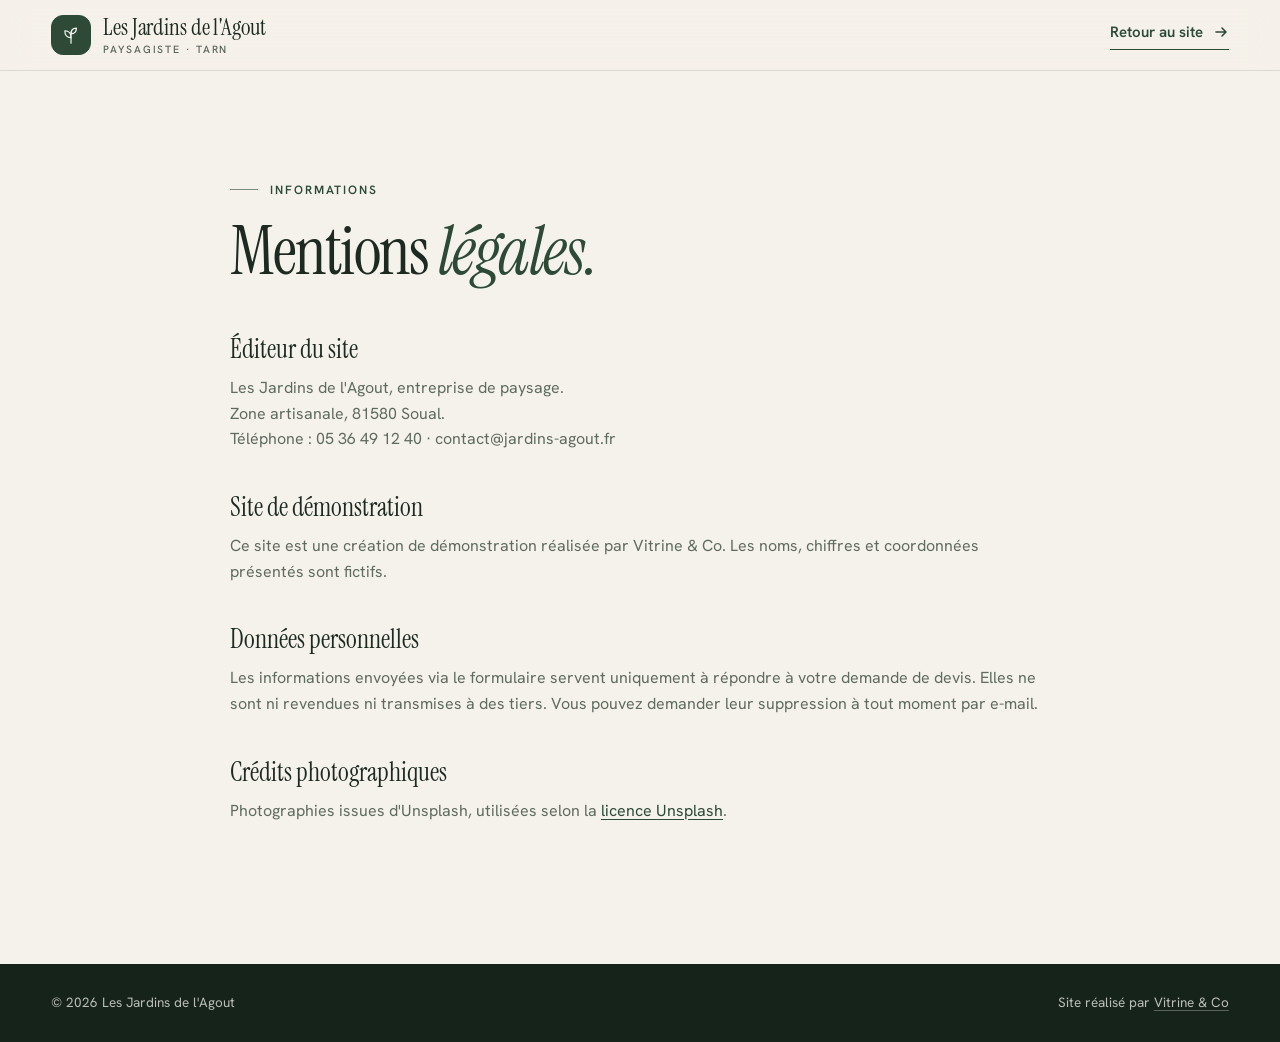
==== mentions-legales.html @ 599c6d2f "Mise en ligne du site" ====
<!doctype html>
<html lang="fr">
<head>
  <meta charset="utf-8">
  <meta name="viewport" content="width=device-width, initial-scale=1, viewport-fit=cover">
  <title>Mentions légales · Les Jardins de l'Agout</title>
  <meta name="robots" content="noindex">
  <meta name="theme-color" content="#F5F2EB">
  <link rel="icon" href="data:image/svg+xml,%3Csvg xmlns='http://www.w3.org/2000/svg' viewBox='0 0 32 32'%3E%3Crect width='32' height='32' rx='8' fill='%232C4A36'/%3E%3Cg fill='none' stroke='%23F5F2EB' stroke-width='1.8' stroke-linecap='round' stroke-linejoin='round'%3E%3Cpath d='M16 26V12'/%3E%3Cpath d='M16 19c-5.5 0-8-3.5-8-9 5.5 0 8 3.5 8 9Z'/%3E%3Cpath d='M16 14c4.5 0 7-2.8 7-7.5-4.5 0-7 2.8-7 7.5Z'/%3E%3C/g%3E%3C/svg%3E">
  <link rel="preconnect" href="https://fonts.googleapis.com">
  <link rel="preconnect" href="https://fonts.gstatic.com" crossorigin>
  <link href="https://fonts.googleapis.com/css2?family=Instrument+Serif:ital@0;1&family=Hanken+Grotesk:wght@400;500;600&display=swap" rel="stylesheet">
  <link rel="stylesheet" href="css/style.css">
</head>
<body>

<header class="nav nav--static" data-state="scrolled">
  <div class="container nav__bar">
    <a class="brand" href="index.html" aria-label="Les Jardins de l'Agout, accueil">
      <svg class="brand__mark" viewBox="0 0 32 32" aria-hidden="true">
        <g fill="none" stroke="currentColor" stroke-width="1.6" stroke-linecap="round" stroke-linejoin="round">
          <path d="M16 27V12"/>
          <path d="M16 19.5c-5.6 0-8.2-3.6-8.2-9.2 5.6 0 8.2 3.6 8.2 9.2Z"/>
          <path d="M16 14.5c4.6 0 7.2-2.9 7.2-7.7-4.6 0-7.2 2.9-7.2 7.7Z"/>
        </g>
      </svg>
      <span class="brand__text">
        <span class="brand__name">Les Jardins de l'Agout</span>
        <span class="brand__tag">Paysagiste · Tarn</span>
      </span>
    </a>
    <span></span>
    <a class="link-arrow nav__back" href="index.html">Retour au site
      <svg viewBox="0 0 16 16" aria-hidden="true"><path d="M3 8h10M9 4l4 4-4 4" fill="none" stroke="currentColor" stroke-width="1.6" stroke-linecap="round" stroke-linejoin="round"/></svg>
    </a>
  </div>
</header>

<main class="section legal">
  <div class="container">
    <p class="eyebrow">Informations</p>
    <h1 class="h2">Mentions <em>légales.</em></h1>

    <div class="legal__body">
      <h2>Éditeur du site</h2>
      <p>Les Jardins de l'Agout, entreprise de paysage.<br>Zone artisanale, 81580 Soual.<br>Téléphone : 05 36 49 12 40 · contact@jardins-agout.fr</p>

      <h2>Site de démonstration</h2>
      <p>Ce site est une création de démonstration réalisée par Vitrine &amp; Co. Les noms, chiffres et coordonnées présentés sont fictifs.</p>

      <h2>Données personnelles</h2>
      <p>Les informations envoyées via le formulaire servent uniquement à répondre à votre demande de devis. Elles ne sont ni revendues ni transmises à des tiers. Vous pouvez demander leur suppression à tout moment par e-mail.</p>

      <h2>Crédits photographiques</h2>
      <p>Photographies issues d'Unsplash, utilisées selon la <a href="https://unsplash.com/license">licence Unsplash</a>.</p>
    </div>
  </div>
</main>

<footer class="footer footer--slim">
  <div class="container">
    <div class="footer__bottom">
      <p>© <span data-year>2026</span> Les Jardins de l'Agout</p>
      <p>Site réalisé par <a href="#">Vitrine &amp; Co</a></p>
    </div>
  </div>
</footer>

<script src="js/main.js" defer></script>
</body>
</html>
---- css/style.css ----
/* =============================================================
   Les Jardins de l'Agout · Refonte
   Direction : "jardin de pierre et de lin"
   ============================================================= */

/* ---------- 1. Tokens ---------- */
:root {
  /* Palette */
  --c-bg:       #F5F2EB;   /* lin : fond principal          */
  --c-surface:  #ECE6DA;   /* pierre claire : blocs, cartes  */
  --c-ink:      #1C2A21;   /* vert-noir : texte              */
  --c-muted:    #5F6B60;   /* texte secondaire               */
  --c-forest:   #2C4A36;   /* vert forêt : couleur maîtresse */
  --c-forest-2: #223B2B;   /* vert forêt profond (hover)     */
  --c-sage:     #A9B59A;   /* sauge : détails, filets        */
  --c-clay:     #B8693F;   /* terre cuite : accent rare      */
  --c-light:    #FBF9F4;   /* blanc cassé sur fond sombre    */
  --c-line:     rgba(28, 42, 33, .12);

  /* Typo */
  --f-display: "Instrument Serif", "Times New Roman", serif;
  --f-text:    "Hanken Grotesk", system-ui, -apple-system, sans-serif;

  /* Espacements & rayons */
  --gutter: clamp(20px, 4vw, 56px);
  --max:    1320px;
  --r-sm:   10px;
  --r-md:   18px;
  --r-pill: 999px;

  /* Mouvement */
  --ease:     cubic-bezier(.22, .8, .24, 1);
  --ease-io:  cubic-bezier(.65, 0, .25, 1);

  /* Navbar */
  --nav-h: 88px;
  --nav-h-scrolled: 70px;
}

/* ---------- 2. Base ---------- */
*, *::before, *::after { box-sizing: border-box; }
html { -webkit-text-size-adjust: 100%; scroll-behavior: smooth; scroll-padding-top: var(--nav-h-scrolled); }
body {
  margin: 0;
  background: var(--c-bg);
  color: var(--c-ink);
  font: 400 16px/1.6 var(--f-text);
  -webkit-font-smoothing: antialiased;
  text-rendering: optimizeLegibility;
}
img, svg { display: block; max-width: 100%; }
a { color: inherit; text-decoration: none; }
button { font: inherit; color: inherit; background: none; border: 0; padding: 0; cursor: pointer; }
:focus-visible { outline: 2px solid var(--c-clay); outline-offset: 3px; border-radius: 4px; }
::selection { background: var(--c-forest); color: var(--c-light); }

.container { width: 100%; max-width: calc(var(--max) + var(--gutter) * 2); margin-inline: auto; padding-inline: var(--gutter); }

.skip-link {
  position: fixed; top: 12px; left: 12px; z-index: 200;
  padding: 10px 16px; border-radius: var(--r-pill);
  background: var(--c-forest); color: var(--c-light); font-weight: 500;
  transform: translateY(-160%); transition: transform .3s var(--ease);
}
.skip-link:focus { transform: none; }

/* ---------- 3. Boutons ---------- */
.btn {
  display: inline-flex; align-items: center; justify-content: center; gap: 10px;
  height: 46px; padding: 0 22px;
  border-radius: var(--r-pill);
  font: 500 15px/1 var(--f-text); letter-spacing: .005em; white-space: nowrap;
  background: var(--c-forest); color: var(--c-light);
  transition: background-color .35s var(--ease), color .35s var(--ease), transform .35s var(--ease), box-shadow .35s var(--ease);
}
.btn:hover { background: var(--c-forest-2); }
.btn:active { transform: scale(.97); }
.btn__arrow { width: 16px; height: 16px; flex: none; transition: transform .35s var(--ease); }
.btn:hover .btn__arrow { transform: translateX(3px); }

.btn--light { background: var(--c-light); color: var(--c-forest); }
.btn--light:hover { background: #fff; }
.btn--block { width: 100%; height: 56px; font-size: 16px; }


/* =============================================================
   SECTION 1 · NAVBAR
   ============================================================= */
.nav {
  position: fixed; inset: 0 0 auto; z-index: 100;
  color: var(--c-light);
  transition: transform .5s var(--ease), color .4s var(--ease);
}

/* Fond : voile dégradé en haut de page, verre dépoli au défilement */
.nav::before {
  content: ""; position: absolute; inset: 0 0 -120% 0; z-index: -1; pointer-events: none;
  background: linear-gradient(to bottom, rgba(12, 20, 15, .66) 0%, rgba(12, 20, 15, .38) 40%, rgba(12, 20, 15, 0) 100%);
  transition: opacity .4s var(--ease);
}
.nav[data-state="top"]:not(.is-open) .brand__text,
.nav[data-state="top"]:not(.is-open) .nav__link { text-shadow: 0 1px 14px rgba(0, 0, 0, .35); }
.nav::after {
  content: ""; position: absolute; inset: 0; z-index: -1;
  background: rgba(245, 242, 235, .86);
  -webkit-backdrop-filter: saturate(160%) blur(16px);
          backdrop-filter: saturate(160%) blur(16px);
  box-shadow: 0 1px 0 var(--c-line);
  opacity: 0;
  transition: opacity .4s var(--ease);
}

.nav__bar {
  display: grid; grid-template-columns: 1fr auto 1fr; align-items: center;
  height: var(--nav-h);
  transition: height .45s var(--ease);
}

/* --- Logo --- */
.brand { display: inline-flex; align-items: center; gap: 12px; justify-self: start; }
.brand__mark {
  width: 40px; height: 40px; padding: 7px; flex: none;
  border-radius: 12px;
  border: 1px solid currentColor;
  transition: transform .6s var(--ease), border-color .4s, background-color .4s, color .4s;
}
.brand:hover .brand__mark { transform: rotate(-8deg); }
.brand__text { display: grid; line-height: 1; }
.brand__name { font: 400 23px/1 var(--f-display); letter-spacing: -.005em; }
.brand__tag {
  margin-top: 5px;
  font: 500 10.5px/1 var(--f-text); letter-spacing: .18em; text-transform: uppercase;
  opacity: .72;
}

/* --- Liens --- */
.nav__links { display: flex; align-items: center; gap: clamp(28px, 3.4vw, 48px); }
.nav__link {
  position: relative; padding: 8px 0;
  font: 500 15px/1 var(--f-text); letter-spacing: .01em;
  opacity: .88; transition: opacity .3s;
}
.nav__link::after {
  content: ""; position: absolute; left: 0; right: 0; bottom: 0; height: 1px;
  background: currentColor;
  transform: scaleX(0); transform-origin: right;
  transition: transform .45s var(--ease);
}
.nav__link:hover, .nav__link.is-active { opacity: 1; }
.nav__link:hover::after, .nav__link.is-active::after { transform: scaleX(1); transform-origin: left; }

/* --- Actions --- */
.nav__actions { display: flex; align-items: center; gap: 12px; justify-self: end; }
.btn--nav { height: 44px; padding: 0 20px; background: var(--c-light); color: var(--c-forest); }
.btn--nav:hover { background: #fff; }

/* --- Bouton burger --- */
.nav__toggle {
  display: none; position: relative;
  width: 46px; height: 46px; border-radius: var(--r-pill);
  border: 1px solid color-mix(in srgb, currentColor 35%, transparent);
  transition: border-color .4s, background-color .4s;
}
.nav__toggle-line {
  position: absolute; left: 14px; right: 14px; height: 1.6px; border-radius: 2px;
  background: currentColor;
  transition: transform .5s var(--ease), top .5s var(--ease);
}
.nav__toggle-line:first-child { top: 18px; }
.nav__toggle-line:last-child  { top: 26px; }

/* --- État : défilé (fond clair) --- */
.nav[data-state="scrolled"] { color: var(--c-ink); }
.nav[data-state="scrolled"]::before { opacity: 0; }
.nav[data-state="scrolled"]::after  { opacity: 1; }
.nav[data-state="scrolled"] .nav__bar { height: var(--nav-h-scrolled); }
.nav[data-state="scrolled"] .brand__mark { background: var(--c-forest); border-color: var(--c-forest); color: var(--c-light); }
.nav[data-state="scrolled"] .btn--nav { background: var(--c-forest); color: var(--c-light); }
.nav[data-state="scrolled"] .btn--nav:hover { background: var(--c-forest-2); }

/* Masquée en descendant, réapparaît en remontant */
.nav.is-hidden { transform: translateY(-100%); }

/* --- État : menu ouvert --- */
.nav.is-open { color: var(--c-light); transform: none; }
.nav.is-open::before, .nav.is-open::after { opacity: 0; }
.nav.is-open .brand__mark { background: transparent; border-color: currentColor; color: inherit; }
.nav.is-open .nav__toggle-line:first-child { top: 22px; transform: rotate(45deg); }
.nav.is-open .nav__toggle-line:last-child  { top: 22px; transform: rotate(-45deg); }


/* ---------- Menu mobile ---------- */
.menu {
  position: fixed; inset: 0; z-index: 90;
  display: flex;
  background: var(--c-forest);
  color: var(--c-light);
  clip-path: inset(0 0 100% 0);
  visibility: hidden;
  transition: clip-path .7s var(--ease-io), visibility 0s linear .7s;
}
.menu.is-open {
  clip-path: inset(0 0 0 0);
  visibility: visible;
  transition: clip-path .7s var(--ease-io), visibility 0s;
}
/* Petit motif de feuille en filigrane */
.menu::before {
  content: ""; position: absolute; right: -60px; bottom: 120px;
  width: 340px; height: 340px; opacity: .05; pointer-events: none;
  background: url("data:image/svg+xml,%3Csvg xmlns='http://www.w3.org/2000/svg' viewBox='0 0 32 32'%3E%3Cg fill='none' stroke='%23FBF9F4' stroke-width='.8' stroke-linecap='round'%3E%3Cpath d='M16 27V12'/%3E%3Cpath d='M16 19.5c-5.6 0-8.2-3.6-8.2-9.2 5.6 0 8.2 3.6 8.2 9.2Z'/%3E%3Cpath d='M16 14.5c4.6 0 7.2-2.9 7.2-7.7-4.6 0-7.2 2.9-7.2 7.7Z'/%3E%3C/g%3E%3C/svg%3E") center / contain no-repeat;
}
.menu__inner {
  display: flex; flex-direction: column; justify-content: space-between;
  padding-top: calc(var(--nav-h) + 4vh);
  padding-bottom: max(32px, env(safe-area-inset-bottom));
  min-height: 100%;
}
.menu__links { display: grid; }
.menu__link {
  display: flex; align-items: baseline; gap: 18px;
  padding: 14px 0;
  border-bottom: 1px solid rgba(251, 249, 244, .14);
  font: 400 clamp(42px, 11vw, 64px)/1.05 var(--f-display); letter-spacing: -.015em;
}
.menu__link:first-child { border-top: 1px solid rgba(251, 249, 244, .14); }
.menu__num { font: 500 12px/1 var(--f-text); letter-spacing: .12em; color: var(--c-sage); transform: translateY(-.9em); }
.menu__foot { display: grid; gap: 20px; margin-top: 40px; }
.menu__info { margin: 0; font-size: 14px; line-height: 1.6; color: rgba(251, 249, 244, .66); text-align: center; }

/* Apparition en cascade des liens */
.motion .menu__link, .motion .menu__foot {
  opacity: 0; transform: translateY(24px);
  transition: opacity .4s ease, transform .4s var(--ease);
}
.motion .menu.is-open .menu__link, .motion .menu.is-open .menu__foot {
  opacity: 1; transform: none;
  transition: opacity .7s ease, transform .9s var(--ease);
}
.motion .menu.is-open .menu__link:nth-child(1) { transition-delay: .25s; }
.motion .menu.is-open .menu__link:nth-child(2) { transition-delay: .32s; }
.motion .menu.is-open .menu__link:nth-child(3) { transition-delay: .39s; }
.motion .menu.is-open .menu__link:nth-child(4) { transition-delay: .46s; }
.motion .menu.is-open .menu__foot              { transition-delay: .55s; }

/* Entrée de la navbar au chargement */
.motion .nav { animation: navIn 1s .15s var(--ease) backwards; }
@keyframes navIn { from { opacity: 0; transform: translateY(-24px); } }

/* ---------- Responsive navbar ---------- */
@media (max-width: 960px) {
  :root { --nav-h: 76px; --nav-h-scrolled: 64px; }
  .nav__bar { grid-template-columns: 1fr auto; }
  .nav__links { display: none; }
  .nav__toggle { display: block; }
}
@media (max-width: 560px) {
  .btn--nav { display: none; }
  .brand__mark { width: 36px; height: 36px; padding: 6px; border-radius: 11px; }
  .brand__name { font-size: 21px; }
  .brand__tag { font-size: 10px; letter-spacing: .16em; }
}
@media (min-width: 961px) {
  .menu { display: none; }
}

@media (prefers-reduced-motion: reduce) {
  html { scroll-behavior: auto; }
  *, *::before, *::after { transition-duration: .01ms !important; animation-duration: .01ms !important; }
}


/* =============================================================
   SECTION 2 · HERO
   ============================================================= */
.hero {
  position: relative; isolation: isolate;
  min-height: 100svh;
  display: flex; align-items: flex-end;
  color: var(--c-light);
  overflow: clip;
  background: #18251c;
}
.hero__media { position: absolute; inset: 0; z-index: -1; }
.hero__img { width: 100%; height: 100%; object-fit: cover; object-position: 50% 58%; }
/* Voile : bas sombre pour le texte, gauche légèrement assombrie */
.hero__media::after {
  content: ""; position: absolute; inset: 0;
  background:
    linear-gradient(to top, rgba(12, 20, 15, .86) 0%, rgba(12, 20, 15, .45) 38%, rgba(12, 20, 15, .05) 70%),
    linear-gradient(to right, rgba(12, 20, 15, .45) 0%, rgba(12, 20, 15, 0) 60%);
}

.hero__inner {
  display: grid; grid-template-columns: minmax(0, 1fr) auto; align-items: end; gap: 48px;
  padding-top: calc(var(--nav-h) + 48px);
  padding-bottom: clamp(56px, 9vh, 104px);
}
.hero__content { max-width: 1040px; }

.hero__eyebrow {
  display: inline-flex; align-items: center; gap: 10px;
  margin: 0 0 28px; padding: 8px 16px 8px 12px;
  border: 1px solid rgba(251, 249, 244, .28); border-radius: var(--r-pill);
  background: rgba(251, 249, 244, .08);
  -webkit-backdrop-filter: blur(8px); backdrop-filter: blur(8px);
  font: 500 13px/1 var(--f-text); letter-spacing: .06em;
}
.dot { width: 7px; height: 7px; border-radius: 50%; background: var(--c-sage); box-shadow: 0 0 0 4px rgba(169, 181, 154, .25); }

.hero__title {
  margin: 0;
  font: 400 clamp(54px, 8.2vw, 124px)/.94 var(--f-display);
  letter-spacing: -.025em;
}
.hero__title .line { display: block; overflow: clip; padding-bottom: .08em; margin-bottom: -.08em; }
.hero__title .line > span { display: block; }
.hero__title em { font-style: italic; color: #DDE5D2; }

.hero__lead {
  max-width: 470px; margin: 28px 0 0;
  font-size: clamp(16px, 1.25vw, 18px); line-height: 1.6;
  color: rgba(251, 249, 244, .82);
}
.hero__ctas { display: flex; flex-wrap: wrap; gap: 12px; margin-top: 36px; }

.btn--lg { height: 54px; padding: 0 28px; font-size: 15.5px; }
.btn--ghost {
  background: transparent; color: var(--c-light);
  box-shadow: inset 0 0 0 1px rgba(251, 249, 244, .4);
}
.btn--ghost:hover { background: rgba(251, 249, 244, .1); box-shadow: inset 0 0 0 1px rgba(251, 249, 244, .75); }

/* Chiffres clés */
.hero__facts {
  list-style: none; margin: 0; padding: 0;
  display: grid; gap: 22px; min-width: 200px;
}
.hero__facts li { display: grid; gap: 4px; padding-top: 16px; border-top: 1px solid rgba(251, 249, 244, .25); }
.hero__facts strong { font: 400 38px/1 var(--f-display); letter-spacing: -.01em; }
.hero__facts span { font-size: 13.5px; color: rgba(251, 249, 244, .7); }

/* Indicateur de défilement */
.hero__scroll {
  position: absolute; left: 50%; bottom: 0; translate: -50% 0;
  width: 1px; height: 72px; overflow: hidden;
}
.hero__scroll-line { position: absolute; inset: 0; background: rgba(251, 249, 244, .55); }
.motion .hero__scroll-line { animation: scrollCue 2.4s var(--ease-io) infinite; }
@keyframes scrollCue { 0% { transform: translateY(-100%); } 55%, 100% { transform: translateY(100%); } }

/* Animations d'entrée */
.motion .hero__img { animation: heroZoom 2.6s var(--ease) both; }
@keyframes heroZoom { from { transform: scale(1.12); filter: brightness(.7); } }
.motion .hero__title .line > span { animation: lineUp 1.2s var(--ease) both; }
.motion .hero__title .line:nth-child(1) > span { animation-delay: .35s; }
.motion .hero__title .line:nth-child(2) > span { animation-delay: .48s; }
@keyframes lineUp { from { transform: translateY(105%); } }
.motion .hero__eyebrow, .motion .hero__lead, .motion .hero__ctas, .motion .hero__facts li {
  animation: fadeUp 1s var(--ease) both;
}
.motion .hero__eyebrow { animation-delay: .2s; }
.motion .hero__lead    { animation-delay: .75s; }
.motion .hero__ctas    { animation-delay: .9s; }
.motion .hero__facts li:nth-child(1) { animation-delay: 1s; }
.motion .hero__facts li:nth-child(2) { animation-delay: 1.1s; }
.motion .hero__facts li:nth-child(3) { animation-delay: 1.2s; }
@keyframes fadeUp { from { opacity: 0; transform: translateY(22px); } }

@media (max-width: 960px) {
  .hero__inner { grid-template-columns: 1fr; gap: 40px; }
  .hero__facts { grid-template-columns: repeat(3, 1fr); gap: 16px; min-width: 0; }
  .hero__facts strong { font-size: 30px; }
  .hero__scroll { display: none; }
}
@media (max-width: 560px) {
  .hero__img { object-position: 30% 50%; }
  .hero__media::after {
    background: linear-gradient(to top, rgba(12, 20, 15, .94) 0%, rgba(12, 20, 15, .8) 50%, rgba(12, 20, 15, .55) 70%, rgba(12, 20, 15, .15) 100%);
  }
  .hero__eyebrow { margin-bottom: 22px; font-size: 12px; }
  .hero__lead { margin-top: 20px; }
  .hero__ctas { margin-top: 28px; }
  .hero__ctas .btn { flex: 1 1 100%; }
  .hero__facts { gap: 12px; }
  .hero__facts strong { font-size: 26px; }
  .hero__facts span { font-size: 12px; }
}

/* =============================================================
   ÉLÉMENTS COMMUNS AUX SECTIONS
   ============================================================= */
.section { padding-block: clamp(88px, 11vw, 152px); }

.eyebrow {
  display: inline-flex; align-items: center; gap: 12px;
  margin: 0 0 22px;
  font: 600 12px/1 var(--f-text); letter-spacing: .16em; text-transform: uppercase;
  color: var(--c-forest);
}
.eyebrow::before { content: ""; width: 28px; height: 1px; background: currentColor; opacity: .6; }

.h2 {
  margin: 0;
  font: 400 clamp(40px, 5.2vw, 76px)/1.02 var(--f-display);
  letter-spacing: -.022em;
  text-wrap: balance;
}
.h2 em { font-style: italic; color: var(--c-forest); }

.section-head {
  display: grid; grid-template-columns: minmax(0, 7fr) minmax(0, 4fr); gap: 32px clamp(32px, 6vw, 96px);
  align-items: end;
  margin-bottom: clamp(48px, 6vw, 80px);
}
.section-head__side p { margin: 0 0 20px; max-width: 380px; color: var(--c-muted); font-size: 16.5px; }

.link-arrow {
  display: inline-flex; align-items: center; gap: 10px;
  padding-bottom: 6px;
  font-weight: 600; font-size: 15px; color: var(--c-forest);
  background: linear-gradient(currentColor, currentColor) 0 100% / 100% 1px no-repeat;
  transition: background-size .45s var(--ease);
}
.link-arrow svg { width: 16px; height: 16px; transition: transform .35s var(--ease); }
.link-arrow:hover { background-size: 0 1px; background-position: 100% 100%; }
.link-arrow:hover svg { transform: translateX(4px); }

/* Apparition au défilement */
.motion [data-reveal] {
  opacity: 0; transform: translateY(32px);
  transition: opacity 1s var(--ease), transform 1.1s var(--ease);
  transition-delay: var(--d, 0s);
}
.motion [data-reveal].is-in { opacity: 1; transform: none; }

@media (max-width: 860px) {
  .section-head { grid-template-columns: 1fr; }
}


/* =============================================================
   SECTION 3 · PRESTATIONS
   ============================================================= */
.services {
  list-style: none; margin: 0; padding: 0;
  display: grid; grid-template-columns: repeat(4, minmax(0, 1fr)); gap: clamp(14px, 1.6vw, 24px);
}
.service__link {
  position: relative; isolation: isolate; display: flex; align-items: flex-end;
  aspect-ratio: 3 / 4.25;
  border-radius: var(--r-md); overflow: hidden;
  color: var(--c-light);
  background: var(--c-surface);
}
.service__img {
  position: absolute; inset: 0; z-index: -2;
  width: 100%; height: 100%; object-fit: cover;
  transition: transform 1.2s var(--ease);
}
.service__link::before {
  content: ""; position: absolute; inset: 0; z-index: -1;
  background: linear-gradient(to top, rgba(14, 24, 17, .88) 0%, rgba(14, 24, 17, .35) 45%, rgba(14, 24, 17, 0) 70%);
  transition: opacity .6s var(--ease);
}
.service__body { position: relative; width: 100%; padding: clamp(20px, 2vw, 28px); }
.service__num {
  position: absolute; top: 0; left: clamp(20px, 2vw, 28px);
  transform: translateY(-100%);
  font: 500 12px/1 var(--f-text); letter-spacing: .14em; color: rgba(251, 249, 244, .7);
}
.service__title {
  margin: 0;
  font: 400 clamp(26px, 2.2vw, 32px)/1.08 var(--f-display); letter-spacing: -.01em;
}
.service__text {
  margin: 10px 0 0; font-size: 14.5px; line-height: 1.55; color: rgba(251, 249, 244, .8);
}
.service__badge {
  position: absolute; left: clamp(20px, 2vw, 28px); bottom: 100%; margin-bottom: 30px;
  padding: 7px 12px; border-radius: var(--r-pill);
  background: var(--c-light); color: var(--c-forest);
  font: 600 11.5px/1 var(--f-text); letter-spacing: .02em;
}
/* Survol : la photo respire, une flèche apparaît */
.service__link::after {
  content: ""; position: absolute; top: 18px; right: 18px;
  width: 44px; height: 44px; border-radius: 50%;
  background: var(--c-light) url("data:image/svg+xml,%3Csvg xmlns='http://www.w3.org/2000/svg' viewBox='0 0 16 16'%3E%3Cpath d='M4.5 11.5l7-7M5.5 4.5h6v6' fill='none' stroke='%232C4A36' stroke-width='1.6' stroke-linecap='round' stroke-linejoin='round'/%3E%3C/svg%3E") center / 16px no-repeat;
  opacity: 0; transform: scale(.6) rotate(-45deg);
  transition: opacity .4s var(--ease), transform .5s var(--ease);
}
@media (hover: hover) {
  .service__link:hover .service__img { transform: scale(1.06); }
  .service__link:hover::after { opacity: 1; transform: none; }
}

/* Cascade d'apparition des cartes */
.services .service:nth-child(2) { --d: .08s; }
.services .service:nth-child(3) { --d: .16s; }
.services .service:nth-child(4) { --d: .24s; }

@media (max-width: 1080px) {
  .services { grid-template-columns: repeat(2, minmax(0, 1fr)); }
  .service__link { aspect-ratio: 4 / 4.4; }
}
/* Mobile : carrousel à faire glisser, la carte suivante dépasse */
@media (max-width: 640px) {
  .services {
    display: flex; gap: 12px;
    margin-inline: calc(var(--gutter) * -1); padding-inline: var(--gutter);
    overflow-x: auto; scroll-snap-type: x mandatory; scroll-padding-inline: var(--gutter);
    scrollbar-width: none; overscroll-behavior-x: contain;
  }
  .services::-webkit-scrollbar { display: none; }
  .service { flex: 0 0 80%; scroll-snap-align: start; }
  .service__link { aspect-ratio: 3 / 4; }
  .motion .services [data-reveal] { transform: translateX(40px); }
  .motion .services [data-reveal].is-in { transform: none; }
}

/* Points du carrousel (mobile uniquement) */
.services__dots { display: none; }
@media (max-width: 640px) {
  .services__dots { display: flex; justify-content: center; gap: 4px; margin-top: 18px; }
  .services__dot {
    position: relative; width: 28px; height: 28px; /* zone tactile confortable */
  }
  .services__dot::before {
    content: ""; position: absolute; top: 50%; left: 50%; translate: -50% -50%;
    width: 7px; height: 7px; border-radius: var(--r-pill);
    background: rgba(28, 42, 33, .2);
    transition: width .45s var(--ease), background-color .3s;
  }
  .services__dot[aria-current="true"]::before { width: 22px; background: var(--c-forest); }
}

/* =============================================================
   SECTION 4 · RÉALISATIONS
   ============================================================= */
.section--dark { background: var(--c-forest); color: var(--c-light); }
.section--dark .eyebrow { color: var(--c-sage); }
.section--dark .h2 em { color: #CBD6BD; }
.section--dark .section-head__side p { color: rgba(251, 249, 244, .72); }

.work {
  list-style: none; margin: 0; padding: 0;
  display: grid; grid-template-columns: repeat(12, minmax(0, 1fr));
  grid-template-rows: clamp(360px, 40vw, 580px) clamp(260px, 26vw, 380px);
  gap: clamp(12px, 1.4vw, 20px);
}
.work__item:nth-child(1) { grid-column: span 7; }
.work__item:nth-child(2) { grid-column: span 5; }
.work__item:nth-child(n+3) { grid-column: span 4; }

.work__btn {
  position: relative; display: block; width: 100%; height: 100%;
  border-radius: var(--r-md); overflow: hidden; cursor: zoom-in;
  background: var(--c-forest-2); text-align: left;
}
.work__btn img { width: 100%; height: 100%; object-fit: cover; transition: transform 1.2s var(--ease); }
.work__btn::before {
  content: ""; position: absolute; inset: 0; z-index: 1;
  background: linear-gradient(to top, rgba(12, 22, 15, .7) 0%, rgba(12, 22, 15, 0) 42%);
  transition: opacity .5s var(--ease);
}
/* Icône d'agrandissement au survol */
.work__btn::after {
  content: ""; position: absolute; top: 16px; right: 16px; z-index: 2;
  width: 44px; height: 44px; border-radius: 50%;
  background: rgba(251, 249, 244, .92) url("data:image/svg+xml,%3Csvg xmlns='http://www.w3.org/2000/svg' viewBox='0 0 16 16'%3E%3Cpath d='M8 3v10M3 8h10' fill='none' stroke='%232C4A36' stroke-width='1.6' stroke-linecap='round'/%3E%3C/svg%3E") center / 16px no-repeat;
  opacity: 0; transform: scale(.6);
  transition: opacity .4s var(--ease), transform .5s var(--ease);
}
.work__cap {
  position: absolute; left: 0; right: 0; bottom: 0; z-index: 2;
  display: grid; gap: 4px; padding: clamp(18px, 2vw, 26px);
  color: var(--c-light);
}
.work__cap strong { font: 400 clamp(22px, 2vw, 28px)/1.1 var(--f-display); letter-spacing: -.005em; }
.work__cap span { font-size: 13px; letter-spacing: .04em; color: rgba(251, 249, 244, .75); }
@media (hover: hover) {
  .work__btn:hover img { transform: scale(1.05); }
  .work__btn:hover::after { opacity: 1; transform: none; }
}
.work__item:nth-child(2) { --d: .08s; }
.work__item:nth-child(3) { --d: .04s; }
.work__item:nth-child(4) { --d: .12s; }
.work__item:nth-child(5) { --d: .2s; }

.work__foot {
  display: flex; align-items: center; justify-content: space-between; gap: 24px; flex-wrap: wrap;
  margin-top: clamp(40px, 5vw, 64px); padding-top: 32px;
  border-top: 1px solid rgba(251, 249, 244, .16);
}
.work__foot p { margin: 0; font: italic 400 clamp(24px, 2.4vw, 32px)/1.2 var(--f-display); }

@media (max-width: 900px) {
  .work { grid-template-columns: repeat(2, minmax(0, 1fr)); grid-template-rows: none; grid-auto-rows: auto; }
  .work__item:nth-child(n) { grid-column: span 1; aspect-ratio: 4 / 5; }
  .work__item:nth-child(1) { grid-column: 1 / -1; aspect-ratio: 4 / 3; }
}
@media (max-width: 560px) {
  .work__item:nth-child(1) { aspect-ratio: 4 / 4.6; }
  .work__cap { padding: 14px; }
  .work__cap strong { font-size: 19px; }
  .work__cap span { font-size: 12px; }
  .work__item:nth-child(1) .work__cap strong { font-size: 24px; }
  .work__foot { flex-direction: column; align-items: stretch; text-align: center; }
  .work__foot .btn { height: 54px; }
}

/* ---------- Visionneuse ---------- */
.lightbox {
  width: 100vw; height: 100dvh; max-width: none; max-height: none;
  margin: 0; padding: 0; border: 0;
  background: rgba(10, 16, 12, .96); color: var(--c-light);
  overflow: hidden;
}
.lightbox::backdrop { background: transparent; }
.lightbox[open] { display: grid; place-items: center; }
.motion .lightbox[open] { animation: lbIn .45s var(--ease); }
@keyframes lbIn { from { opacity: 0; } }
.lightbox__fig { margin: 0; display: grid; justify-items: center; gap: 16px; padding: 72px 88px 40px; }
.lightbox__img {
  max-width: min(1400px, 100%); max-height: calc(100dvh - 170px);
  width: auto; height: auto; border-radius: var(--r-sm); object-fit: contain;
}
.motion .lightbox__img.is-swapping { animation: lbImg .6s var(--ease); }
@keyframes lbImg { from { opacity: 0; transform: scale(.98); } }
.lightbox__cap { font: 400 22px/1.2 var(--f-display); text-align: center; }
.lightbox__cap span { display: block; margin-top: 6px; font: 400 13px/1 var(--f-text); letter-spacing: .04em; color: rgba(251, 249, 244, .65); }
.lightbox__btn {
  position: absolute; width: 52px; height: 52px; border-radius: 50%;
  display: grid; place-items: center;
  border: 1px solid rgba(251, 249, 244, .3);
  transition: background-color .3s, border-color .3s;
}
.lightbox__btn:hover { background: rgba(251, 249, 244, .1); border-color: rgba(251, 249, 244, .7); }
.lightbox__btn svg { width: 18px; height: 18px; }
.lightbox__close { top: 20px; right: 20px; }
.lightbox__prev { left: 20px; top: 50%; translate: 0 -50%; }
.lightbox__next { right: 20px; top: 50%; translate: 0 -50%; }
@media (max-width: 640px) {
  .lightbox__fig { padding: 72px 16px 100px; }
  .lightbox__img { max-height: calc(100dvh - 240px); }
  .lightbox__prev, .lightbox__next { top: auto; bottom: 24px; translate: none; }
  .lightbox__prev { left: calc(50% - 64px); }
  .lightbox__next { right: calc(50% - 64px); }
}

/* =============================================================
   AVIS CLIENT
   ============================================================= */
.avis { padding-block: clamp(88px, 10vw, 140px); }
.quote { max-width: 980px; margin: 0 auto; text-align: center; }
.quote__rating {
  display: inline-flex; align-items: center; gap: 12px; flex-wrap: wrap; justify-content: center;
  margin: 0 0 32px;
  font-size: 13.5px; font-weight: 600; letter-spacing: .02em; color: var(--c-muted);
}
.stars { color: var(--c-clay); font-size: 17px; letter-spacing: 3px; }
.quote__text { margin: 0; }
.quote__text p {
  margin: 0;
  font: 400 clamp(30px, 3.7vw, 54px)/1.18 var(--f-display); letter-spacing: -.015em;
  text-wrap: balance;
}
.quote__text em { font-style: italic; color: var(--c-forest); }
.quote__author {
  display: inline-flex; align-items: center; gap: 14px; margin-top: 40px;
  text-align: left; font-size: 14px; color: var(--c-muted);
}
.quote__author strong { display: block; font-size: 15.5px; font-weight: 600; color: var(--c-ink); }
.quote__avatar {
  display: grid; place-items: center; width: 48px; height: 48px; border-radius: 50%;
  background: var(--c-forest); color: var(--c-light);
  font-size: 14px; font-weight: 600; letter-spacing: .04em;
}


/* =============================================================
   L'ARTISAN
   ============================================================= */
.artisan { background: var(--c-surface); }
.artisan__grid {
  display: grid; grid-template-columns: minmax(0, 5fr) minmax(0, 6fr);
  gap: clamp(48px, 7vw, 112px); align-items: center;
}
.artisan__media { position: relative; margin-right: clamp(24px, 4vw, 56px); margin-bottom: clamp(32px, 4vw, 56px); }
.artisan__work {
  width: 100%; height: auto; aspect-ratio: 4 / 4.6; object-fit: cover; object-position: 50% 60%;
  border-radius: var(--r-md);
}
/* Portrait en médaillon qui déborde du coin */
.artisan__portrait {
  position: absolute; right: clamp(-56px, -4vw, -24px); bottom: clamp(-56px, -4vw, -32px);
  width: 42%; height: auto; aspect-ratio: 25 / 28; object-fit: cover;
  border-radius: 18px;
  border: 6px solid var(--c-surface);
  box-shadow: 0 24px 48px -24px rgba(28, 42, 33, .4);
}
.artisan__badge {
  position: absolute; left: 20px; top: 20px; margin: 0;
  display: grid; gap: 4px; padding: 20px 24px;
  border-radius: 16px; background: var(--c-forest); color: var(--c-light);
  box-shadow: 0 24px 48px -24px rgba(28, 42, 33, .45);
}
.artisan__badge strong { font: 400 40px/1 var(--f-display); }
.artisan__badge span { font-size: 13px; color: rgba(251, 249, 244, .75); }

.artisan__lead { max-width: 520px; margin: 26px 0 0; font-size: 17px; color: var(--c-muted); }
.checks { list-style: none; margin: 32px 0 0; padding: 0; display: grid; gap: 14px; }
.checks li { display: flex; align-items: center; gap: 14px; font-weight: 500; }
.checks li::before {
  content: ""; flex: none; width: 26px; height: 26px; border-radius: 50%;
  background: var(--c-forest) url("data:image/svg+xml,%3Csvg xmlns='http://www.w3.org/2000/svg' viewBox='0 0 16 16'%3E%3Cpath d='m4.5 8.2 2.3 2.3 4.7-5' fill='none' stroke='%23FBF9F4' stroke-width='1.7' stroke-linecap='round' stroke-linejoin='round'/%3E%3C/svg%3E") center / 14px no-repeat;
}
.signature {
  margin: 40px 0 0; padding-top: 28px; border-top: 1px solid var(--c-line);
  font: italic 400 40px/1 var(--f-display); color: var(--c-forest);
}
.signature span {
  display: block; margin-top: 10px;
  font: 500 13px/1 var(--f-text); font-style: normal; letter-spacing: .04em; color: var(--c-muted);
}
.artisan__text { --d: .1s; }

@media (max-width: 760px) {
  .artisan__grid { grid-template-columns: 1fr; }
  .artisan__media { max-width: 520px; }
}
@media (max-width: 560px) {
  .artisan__media { margin-right: 20px; margin-bottom: 36px; }
  .artisan__portrait { right: -20px; bottom: -36px; width: 46%; border-width: 5px; }
  .artisan__badge { left: 14px; top: 14px; padding: 14px 18px; }
  .artisan__badge strong { font-size: 32px; }
  .signature { font-size: 34px; }
}

.visually-hidden {
  position: absolute !important; width: 1px; height: 1px; padding: 0; margin: -1px;
  overflow: hidden; clip: rect(0 0 0 0); white-space: nowrap; border: 0;
}


/* =============================================================
   SECTION 5 · CONTACT
   ============================================================= */
.contact__grid {
  display: grid; grid-template-columns: minmax(0, 1fr) minmax(0, 1fr);
  gap: clamp(48px, 7vw, 112px); align-items: center;
}
.contact__lead { max-width: 420px; margin: 24px 0 0; font-size: 17px; color: var(--c-muted); }

.contact__list { list-style: none; margin: 44px 0 0; padding: 0; display: grid; }
.contact__list li {
  display: flex; align-items: center; gap: 18px;
  padding: 18px 0; border-top: 1px solid var(--c-line);
  font-size: 16.5px; font-weight: 500;
}
.contact__list li:last-child { border-bottom: 1px solid var(--c-line); }
.contact__list small {
  display: block; margin-bottom: 3px;
  font: 500 12px/1.2 var(--f-text); letter-spacing: .08em; text-transform: uppercase; color: var(--c-muted);
}
.contact__list a { transition: color .3s; }
.contact__list a:hover { color: var(--c-forest); text-decoration: underline; text-underline-offset: 4px; text-decoration-thickness: 1px; }
.contact__icon {
  flex: none; display: grid; place-items: center;
  width: 46px; height: 46px; border-radius: 50%;
  background: var(--c-surface); color: var(--c-forest);
}
.contact__icon svg { width: 20px; height: 20px; }

/* Carte formulaire */
.contact__card {
  position: relative; display: grid; align-content: center;
  padding: clamp(28px, 3.4vw, 48px);
  border-radius: 24px;
  background: var(--c-light);
  box-shadow: 0 1px 0 rgba(28, 42, 33, .04), 0 30px 60px -30px rgba(28, 42, 33, .22);
  border: 1px solid rgba(28, 42, 33, .07);
}
.form { display: grid; gap: 22px; }
.form[hidden] { display: none; }
.form__head { display: flex; align-items: center; justify-content: space-between; gap: 12px; flex-wrap: wrap; margin-bottom: 4px; }
.form__head h3 { margin: 0; font: 400 30px/1.1 var(--f-display); letter-spacing: -.01em; }
.pill {
  padding: 7px 12px; border-radius: var(--r-pill);
  background: rgba(44, 74, 54, .08); color: var(--c-forest);
  font: 600 12px/1 var(--f-text);
}

.field { display: grid; gap: 8px; margin: 0; padding: 0; border: 0; min-width: 0; }
.field label, .field legend { padding: 0; font-size: 14px; font-weight: 600; }
.field legend { margin-bottom: 8px; }
.optional { font-weight: 400; color: var(--c-muted); }
.field input, .field textarea {
  width: 100%; padding: 14px 16px;
  border: 1px solid transparent; border-radius: 12px;
  background: var(--c-bg); color: var(--c-ink);
  font: 400 16px/1.4 var(--f-text);
  transition: border-color .3s, background-color .3s, box-shadow .3s;
}
.field textarea { resize: vertical; min-height: 96px; }
.field input::placeholder, .field textarea::placeholder { color: #9AA39A; }
.field input:hover, .field textarea:hover { border-color: rgba(28, 42, 33, .14); }
.field input:focus, .field textarea:focus {
  outline: none; background: #fff;
  border-color: var(--c-forest); box-shadow: 0 0 0 4px rgba(44, 74, 54, .1);
}
.field.has-error input { border-color: #B44A35; background: #fff; }
.field__error { margin: 0; font-size: 13px; font-weight: 500; color: #B44A35; }
.field__error:empty { display: none; }

.chips { display: flex; flex-wrap: wrap; gap: 8px; }
.chip { position: relative; cursor: pointer; }
.chip input { position: absolute; opacity: 0; inset: 0; margin: 0; cursor: pointer; }
.chip span {
  display: inline-flex; align-items: center; height: 40px; padding: 0 16px;
  border-radius: var(--r-pill); border: 1px solid rgba(28, 42, 33, .16);
  font-size: 14.5px; font-weight: 500;
  transition: background-color .3s, color .3s, border-color .3s;
}
.chip:hover span { border-color: var(--c-forest); }
.chip input:checked + span { background: var(--c-forest); border-color: var(--c-forest); color: var(--c-light); }
.chip input:focus-visible + span { outline: 2px solid var(--c-clay); outline-offset: 2px; }

.form .btn--block { margin-top: 6px; }
.form__note { margin: -8px 0 0; text-align: center; font-size: 13px; color: var(--c-muted); }

/* Confirmation */
.form__success { display: grid; justify-items: center; text-align: center; gap: 12px; padding: 48px 0; }
.form__success[hidden] { display: none; }
.form__success:focus { outline: none; }
.form__check {
  display: grid; place-items: center; width: 64px; height: 64px; border-radius: 50%;
  background: var(--c-forest); color: var(--c-light); margin-bottom: 8px;
}
.form__check svg { width: 28px; height: 28px; }
.motion .form__success:not([hidden]) { animation: fadeUp .8s var(--ease) both; }
.motion .form__success:not([hidden]) .form__check svg path { stroke-dasharray: 24; animation: draw .7s .3s var(--ease) both; }
@keyframes draw { from { stroke-dashoffset: 24; } }
.form__success h3 { margin: 0; font: 400 32px/1.1 var(--f-display); }
.form__success p { margin: 0; max-width: 300px; color: var(--c-muted); }

.contact__card { --d: .12s; }

@media (max-width: 960px) {
  .contact__grid { grid-template-columns: 1fr; }
}


/* =============================================================
   SECTION 6 · FOOTER
   ============================================================= */
.footer {
  background: #16231A; color: rgba(251, 249, 244, .72);
  padding-top: clamp(72px, 8vw, 112px);
  font-size: 15px;
}
.footer a { transition: color .3s; }
.footer a:hover { color: var(--c-light); }

.footer__grid {
  display: grid; grid-template-columns: minmax(0, 5fr) repeat(3, minmax(0, 2.4fr));
  gap: 48px clamp(32px, 4vw, 64px);
}
.footer__brand .brand { color: var(--c-light); }
.footer__brand p { max-width: 320px; margin: 24px 0 28px; line-height: 1.65; }
.footer__social { display: flex; gap: 10px; }
.footer__social a {
  display: grid; place-items: center; width: 44px; height: 44px; border-radius: 50%;
  border: 1px solid rgba(251, 249, 244, .2); color: var(--c-light);
  transition: background-color .3s, border-color .3s, color .3s;
}
.footer__social a:hover { background: var(--c-light); border-color: var(--c-light); color: var(--c-forest); }
.footer__social svg { width: 18px; height: 18px; }

.footer__col h3 {
  margin: 6px 0 22px;
  font: 600 12px/1 var(--f-text); letter-spacing: .16em; text-transform: uppercase;
  color: var(--c-sage);
}
.footer__col ul { list-style: none; margin: 0; padding: 0; display: grid; gap: 12px; }

/* Grand logotype en filigrane : le SVG l'ajuste toujours à la largeur */
.footer__wordmark {
  display: block; width: 100%; height: auto;
  margin-top: clamp(64px, 8vw, 112px);
  overflow: visible;
}
.footer__wordmark text {
  font-family: var(--f-display); font-size: 128px; letter-spacing: -2px;
  fill: rgba(251, 249, 244, .07);
}

.footer__bottom {
  display: flex; align-items: center; gap: 16px 32px; flex-wrap: wrap;
  margin-top: clamp(20px, 2.4vw, 32px);
  padding-block: 28px max(28px, env(safe-area-inset-bottom));
  border-top: 1px solid rgba(251, 249, 244, .12);
  font-size: 13.5px;
}
.footer__bottom p { margin: 0; }
.footer__bottom p:first-child { margin-right: auto; }
.footer__bottom a { text-decoration: underline; text-decoration-color: rgba(251, 249, 244, .3); text-underline-offset: 3px; }
.footer__top {
  display: grid; place-items: center; width: 40px; height: 40px; border-radius: 50%;
  border: 1px solid rgba(251, 249, 244, .2); color: var(--c-light);
  text-decoration: none !important;
  transition: background-color .3s, color .3s, transform .4s var(--ease);
}
.footer__top:hover { background: var(--c-light); color: var(--c-forest); transform: translateY(-3px); }
.footer__top svg { width: 16px; height: 16px; }

/* ---------- Page Mentions légales ---------- */
.nav--static { position: sticky; top: 0; }
.nav--static .nav__bar { grid-template-columns: 1fr auto; }
.nav--static .nav__bar > span:empty { display: none; }
.legal { padding-top: clamp(64px, 8vw, 112px); }
.legal .container { max-width: calc(820px + var(--gutter) * 2); }
.legal__body { margin-top: 48px; }
.legal__body h2 { margin: 40px 0 10px; font: 400 26px/1.2 var(--f-display); }
.legal__body p { margin: 0; color: var(--c-muted); }
.legal__body a { color: var(--c-forest); text-decoration: underline; text-underline-offset: 3px; }
.footer--slim { padding-top: 0; }
.footer--slim .footer__bottom { margin-top: 0; border-top: 0; }
@media (max-width: 560px) {
  .nav__back { font-size: 14px; }
  .nav--static .brand__tag { display: none; }
}

@media (max-width: 960px) {
  .footer__grid { grid-template-columns: repeat(3, minmax(0, 1fr)); }
  .footer__brand { grid-column: 1 / -1; }
}
@media (max-width: 560px) {
  .footer__grid { grid-template-columns: 1fr 1fr; gap: 40px 24px; }
  .footer__col:nth-child(3) { grid-column: 1 / -1; order: 1; }
  .footer__bottom { flex-direction: column; align-items: flex-start; gap: 10px; position: relative; padding-right: 56px; }
  .footer__top { position: absolute; right: 0; top: 50%; translate: 0 -50%; }
}
@media (max-width: 560px) {
  .contact__card { margin-inline: calc(var(--gutter) * -.4); border-radius: 20px; }
  .chips { display: grid; grid-template-columns: 1fr 1fr; }
  .chip span { width: 100%; justify-content: center; }
  .form__head h3 { font-size: 26px; }
}
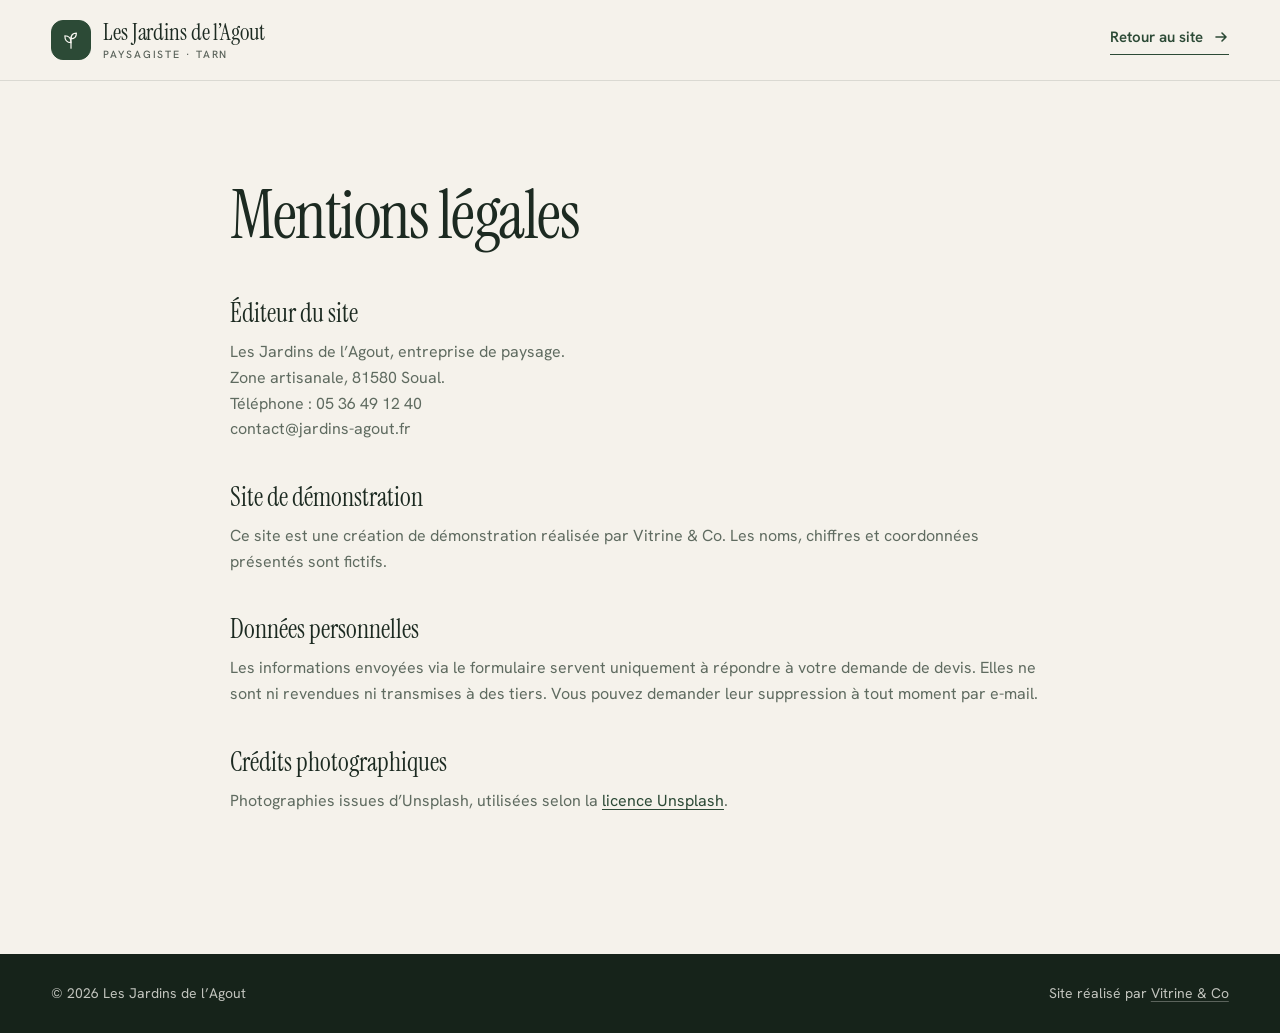
==== commit 100fd9a5: "Polish Hallmark : tokens, typographie, animations et formulaire honnête - Toutes les couleurs passen" ====
--- a/mentions-legales.html
+++ b/mentions-legales.html
@@ -3,8 +3,9 @@
 <head>
   <meta charset="utf-8">
   <meta name="viewport" content="width=device-width, initial-scale=1, viewport-fit=cover">
-  <title>Mentions légales · Les Jardins de l'Agout</title>
+  <title>Mentions légales · Les Jardins de l’Agout</title>
   <meta name="robots" content="noindex">
+  <meta name="description" content="Mentions légales du site de démonstration Les Jardins de l’Agout, paysagiste à Soual.">
   <meta name="theme-color" content="#F5F2EB">
   <link rel="icon" href="data:image/svg+xml,%3Csvg xmlns='http://www.w3.org/2000/svg' viewBox='0 0 32 32'%3E%3Crect width='32' height='32' rx='8' fill='%232C4A36'/%3E%3Cg fill='none' stroke='%23F5F2EB' stroke-width='1.8' stroke-linecap='round' stroke-linejoin='round'%3E%3Cpath d='M16 26V12'/%3E%3Cpath d='M16 19c-5.5 0-8-3.5-8-9 5.5 0 8 3.5 8 9Z'/%3E%3Cpath d='M16 14c4.5 0 7-2.8 7-7.5-4.5 0-7 2.8-7 7.5Z'/%3E%3C/g%3E%3C/svg%3E">
   <link rel="preconnect" href="https://fonts.googleapis.com">
@@ -16,7 +17,7 @@
 
 <header class="nav nav--static" data-state="scrolled">
   <div class="container nav__bar">
-    <a class="brand" href="index.html" aria-label="Les Jardins de l'Agout, accueil">
+    <a class="brand" href="index.html" aria-label="Les Jardins de l’Agout, accueil">
       <svg class="brand__mark" viewBox="0 0 32 32" aria-hidden="true">
         <g fill="none" stroke="currentColor" stroke-width="1.6" stroke-linecap="round" stroke-linejoin="round">
           <path d="M16 27V12"/>
@@ -25,7 +26,7 @@
         </g>
       </svg>
       <span class="brand__text">
-        <span class="brand__name">Les Jardins de l'Agout</span>
+        <span class="brand__name">Les Jardins de l’Agout</span>
         <span class="brand__tag">Paysagiste · Tarn</span>
       </span>
     </a>
@@ -38,12 +39,11 @@
 
 <main class="section legal">
   <div class="container">
-    <p class="eyebrow">Informations</p>
-    <h1 class="h2">Mentions <em>légales.</em></h1>
+    <h1 class="h2">Mentions légales</h1>
 
     <div class="legal__body">
       <h2>Éditeur du site</h2>
-      <p>Les Jardins de l'Agout, entreprise de paysage.<br>Zone artisanale, 81580 Soual.<br>Téléphone : 05 36 49 12 40 · contact@jardins-agout.fr</p>
+      <p>Les Jardins de l’Agout, entreprise de paysage.<br>Zone artisanale, 81580 Soual.<br>Téléphone : 05 36 49 12 40<br>contact@jardins-agout.fr</p>
 
       <h2>Site de démonstration</h2>
       <p>Ce site est une création de démonstration réalisée par Vitrine &amp; Co. Les noms, chiffres et coordonnées présentés sont fictifs.</p>
@@ -52,7 +52,7 @@
       <p>Les informations envoyées via le formulaire servent uniquement à répondre à votre demande de devis. Elles ne sont ni revendues ni transmises à des tiers. Vous pouvez demander leur suppression à tout moment par e-mail.</p>
 
       <h2>Crédits photographiques</h2>
-      <p>Photographies issues d'Unsplash, utilisées selon la <a href="https://unsplash.com/license">licence Unsplash</a>.</p>
+      <p>Photographies issues d’Unsplash, utilisées selon la <a href="https://unsplash.com/license">licence Unsplash</a>.</p>
     </div>
   </div>
 </main>
@@ -60,7 +60,7 @@
 <footer class="footer footer--slim">
   <div class="container">
     <div class="footer__bottom">
-      <p>© <span data-year>2026</span> Les Jardins de l'Agout</p>
+      <p>© <span data-year>2026</span> Les Jardins de l’Agout</p>
       <p>Site réalisé par <a href="#">Vitrine &amp; Co</a></p>
     </div>
   </div>
--- a/css/style.css
+++ b/css/style.css
@@ -1,3 +1,15 @@
+/* Hallmark · checked: 2026-11-26 · genre: editorial (inferred)
+ * floor: 0 FAIL · reflex: 0 · fixed: 7a, 10a, 19, 34, 38i, 38ii, 38iii, 48, 50, 54, 62, 63, 67, 70, 76, 11, 18, 26b, 29, F1, F3, F5, F23, F24 · structural: printed (3, 8, 42, 58, 24b, F15)
+ * built: the project · redesign: polish · v2.0.0 */
+/* Hallmark · dropped .hero__scroll, .service__num, .menu__num · 66 names the scroll cue and the 01 to 04 tile counts; the nav already links to #prestations */
+/* Hallmark · reworded "Entretien, taille de haies et plantations pour les particuliers autour de Castres. Devis gratuit, 50 % déductibles des impôts." to "Entretien, taille de haies et plantations pour particuliers, de Soual à Castres." · 54 folds the hero eyebrow's place into the lead, 58 caps it at twelve words */
+/* Hallmark · reworded "Soual · Castres · 30 km alentour" to "Soual, Castres et 30 km alentour" · 63 names the dotted meta string */
+/* Hallmark · reworded "8 h – 18 h" to "de 8 h à 18 h" · 19 names the dash in the opening hours */
+/* Hallmark · dismissed 40 · the service titles sit in light ink over each photo darkened by the forest veil, read clearly on the 1440 capture */
+/* Hallmark · answered F3 · the footer wordmark is SVG text fitted by textLength on one line, so it cannot wrap; the h1 and every h2 carry balance */
+/* Hallmark · answered F15 · the 1040px hero measure and the section gaps belong to the kept layout of the jardin page; a polish does not re-space it */
+/* Hallmark · dismissed 49 · the réalisation captions are two-line labels inside the photo buttons, the jardin title over its commune */
+
 /* =============================================================
    Les Jardins de l'Agout · Refonte
    Direction : "jardin de pierre et de lin"
@@ -15,7 +27,42 @@
   --c-sage:     #A9B59A;   /* sauge : détails, filets        */
   --c-clay:     #B8693F;   /* terre cuite : accent rare      */
   --c-light:    #FBF9F4;   /* blanc cassé sur fond sombre    */
-  --c-line:     rgba(28, 42, 33, .12);
+  --c-night:    #18251C;   /* fond du hero avant la photo    */
+  --c-night-2:  #16231A;   /* pied de page                   */
+  --c-shade:    #0C140F;   /* voiles sur les photos          */
+  --c-error:    #B44A35;
+  --c-placeholder: #9AA39A;
+
+  /* Transparences, toujours dérivées de la palette */
+  --c-line:      color-mix(in srgb, var(--c-ink) 12%, transparent);
+  --c-ink-14:    color-mix(in srgb, var(--c-ink) 14%, transparent);
+  --c-ink-16:    color-mix(in srgb, var(--c-ink) 16%, transparent);
+  --c-ink-20:    color-mix(in srgb, var(--c-ink) 20%, transparent);
+  --c-forest-08: color-mix(in srgb, var(--c-forest) 8%, transparent);
+  --c-light-07:  color-mix(in srgb, var(--c-light) 7%, transparent);
+  --c-light-10:  color-mix(in srgb, var(--c-light) 10%, transparent);
+  --c-light-14:  color-mix(in srgb, var(--c-light) 14%, transparent);
+  --c-light-20:  color-mix(in srgb, var(--c-light) 20%, transparent);
+  --c-light-30:  color-mix(in srgb, var(--c-light) 30%, transparent);
+  --c-light-40:  color-mix(in srgb, var(--c-light) 40%, transparent);
+  --c-light-68:  color-mix(in srgb, var(--c-light) 68%, transparent);
+  --c-light-75:  color-mix(in srgb, var(--c-light) 75%, transparent);
+  --c-light-82:  color-mix(in srgb, var(--c-light) 82%, transparent);
+  --c-light-92:  color-mix(in srgb, var(--c-light) 92%, transparent);
+  --c-shade-96:  color-mix(in srgb, var(--c-shade) 96%, transparent);
+  --c-current-35: color-mix(in srgb, currentColor 35%, transparent);
+
+  /* Voiles et ombres */
+  --veil-nav: linear-gradient(to bottom, color-mix(in srgb, var(--c-shade) 66%, transparent) 0%, color-mix(in srgb, var(--c-shade) 38%, transparent) 40%, color-mix(in srgb, var(--c-shade) 0%, transparent) 100%);
+  --veil-hero:
+    linear-gradient(to top, color-mix(in srgb, var(--c-shade) 86%, transparent) 0%, color-mix(in srgb, var(--c-shade) 45%, transparent) 38%, color-mix(in srgb, var(--c-shade) 5%, transparent) 70%),
+    linear-gradient(to right, color-mix(in srgb, var(--c-shade) 45%, transparent) 0%, color-mix(in srgb, var(--c-shade) 0%, transparent) 60%);
+  --veil-hero-sm: linear-gradient(to top, color-mix(in srgb, var(--c-shade) 94%, transparent) 0%, color-mix(in srgb, var(--c-shade) 80%, transparent) 50%, color-mix(in srgb, var(--c-shade) 55%, transparent) 70%, color-mix(in srgb, var(--c-shade) 15%, transparent) 100%);
+  --veil-card: linear-gradient(to top, color-mix(in srgb, var(--c-shade) 88%, transparent) 0%, color-mix(in srgb, var(--c-shade) 35%, transparent) 45%, color-mix(in srgb, var(--c-shade) 0%, transparent) 70%);
+  --veil-work: linear-gradient(to top, color-mix(in srgb, var(--c-shade) 70%, transparent) 0%, color-mix(in srgb, var(--c-shade) 0%, transparent) 42%);
+  --shadow-text: 0 1px 14px color-mix(in srgb, var(--c-shade) 35%, transparent);
+  --shadow-float: 0 24px 48px -24px color-mix(in srgb, var(--c-ink) 42%, transparent);
+  --shadow-card: 0 1px 0 color-mix(in srgb, var(--c-ink) 4%, transparent), 0 30px 60px -30px color-mix(in srgb, var(--c-ink) 22%, transparent);
 
   /* Typo */
   --f-display: "Instrument Serif", "Times New Roman", serif;
@@ -32,16 +79,17 @@
   --ease:     cubic-bezier(.22, .8, .24, 1);
   --ease-io:  cubic-bezier(.65, 0, .25, 1);
 
-  /* Navbar */
-  --nav-h: 88px;
-  --nav-h-scrolled: 70px;
+  /* Navbar : une seule hauteur, rien ne s'anime en hauteur */
+  --nav-h: 80px;
+  --nav-h-scrolled: 80px;
 }
 
 /* ---------- 2. Base ---------- */
 *, *::before, *::after { box-sizing: border-box; }
-html { -webkit-text-size-adjust: 100%; scroll-behavior: smooth; scroll-padding-top: var(--nav-h-scrolled); }
+html { -webkit-text-size-adjust: 100%; scroll-behavior: smooth; scroll-padding-top: var(--nav-h-scrolled); overflow-x: clip; }
 body {
   margin: 0;
+  overflow-x: clip;
   background: var(--c-bg);
   color: var(--c-ink);
   font: 400 16px/1.6 var(--f-text);
@@ -69,17 +117,19 @@
   display: inline-flex; align-items: center; justify-content: center; gap: 10px;
   height: 46px; padding: 0 22px;
   border-radius: var(--r-pill);
-  font: 500 15px/1 var(--f-text); letter-spacing: .005em; white-space: nowrap;
+  font: 500 15px/1 var(--f-text); white-space: nowrap;
   background: var(--c-forest); color: var(--c-light);
-  transition: background-color .35s var(--ease), color .35s var(--ease), transform .35s var(--ease), box-shadow .35s var(--ease);
+  transition: background-color .35s var(--ease), color .35s var(--ease), transform .2s var(--ease), box-shadow .35s var(--ease);
 }
 .btn:hover { background: var(--c-forest-2); }
-.btn:active { transform: scale(.97); }
+.btn:active { transform: translateY(1px); }
+.btn:disabled, .btn[aria-disabled="true"] { opacity: .55; cursor: not-allowed; transform: none; }
+.btn[aria-busy="true"] { cursor: progress; }
 .btn__arrow { width: 16px; height: 16px; flex: none; transition: transform .35s var(--ease); }
 .btn:hover .btn__arrow { transform: translateX(3px); }
 
 .btn--light { background: var(--c-light); color: var(--c-forest); }
-.btn--light:hover { background: #fff; }
+.btn--light:hover { background: var(--c-bg); }
 .btn--block { width: 100%; height: 56px; font-size: 16px; }
 
 
@@ -92,28 +142,25 @@
   transition: transform .5s var(--ease), color .4s var(--ease);
 }
 
-/* Fond : voile dégradé en haut de page, verre dépoli au défilement */
+/* Fond : voile dégradé en haut de page, fond lin plein au défilement */
 .nav::before {
   content: ""; position: absolute; inset: 0 0 -120% 0; z-index: -1; pointer-events: none;
-  background: linear-gradient(to bottom, rgba(12, 20, 15, .66) 0%, rgba(12, 20, 15, .38) 40%, rgba(12, 20, 15, 0) 100%);
+  background: var(--veil-nav);
   transition: opacity .4s var(--ease);
 }
 .nav[data-state="top"]:not(.is-open) .brand__text,
-.nav[data-state="top"]:not(.is-open) .nav__link { text-shadow: 0 1px 14px rgba(0, 0, 0, .35); }
+.nav[data-state="top"]:not(.is-open) .nav__link { text-shadow: var(--shadow-text); }
 .nav::after {
   content: ""; position: absolute; inset: 0; z-index: -1;
-  background: rgba(245, 242, 235, .86);
-  -webkit-backdrop-filter: saturate(160%) blur(16px);
-          backdrop-filter: saturate(160%) blur(16px);
+  background: var(--c-bg);
   box-shadow: 0 1px 0 var(--c-line);
   opacity: 0;
   transition: opacity .4s var(--ease);
 }
 
 .nav__bar {
-  display: grid; grid-template-columns: 1fr auto 1fr; align-items: center;
+  display: grid; grid-template-columns: minmax(0, 1fr) auto minmax(0, 1fr); align-items: center;
   height: var(--nav-h);
-  transition: height .45s var(--ease);
 }
 
 /* --- Logo --- */
@@ -122,7 +169,7 @@
   width: 40px; height: 40px; padding: 7px; flex: none;
   border-radius: 12px;
   border: 1px solid currentColor;
-  transition: transform .6s var(--ease), border-color .4s, background-color .4s, color .4s;
+  transition: transform .6s var(--ease), border-color .4s var(--ease), background-color .4s var(--ease), color .4s var(--ease);
 }
 .brand:hover .brand__mark { transform: rotate(-8deg); }
 .brand__text { display: grid; line-height: 1; }
@@ -137,8 +184,8 @@
 .nav__links { display: flex; align-items: center; gap: clamp(28px, 3.4vw, 48px); }
 .nav__link {
   position: relative; padding: 8px 0;
-  font: 500 15px/1 var(--f-text); letter-spacing: .01em;
-  opacity: .88; transition: opacity .3s;
+  font: 500 15px/1 var(--f-text);
+  opacity: .88; transition: opacity .3s var(--ease);
 }
 .nav__link::after {
   content: ""; position: absolute; left: 0; right: 0; bottom: 0; height: 1px;
@@ -152,28 +199,27 @@
 /* --- Actions --- */
 .nav__actions { display: flex; align-items: center; gap: 12px; justify-self: end; }
 .btn--nav { height: 44px; padding: 0 20px; background: var(--c-light); color: var(--c-forest); }
-.btn--nav:hover { background: #fff; }
+.btn--nav:hover { background: var(--c-bg); }
 
 /* --- Bouton burger --- */
 .nav__toggle {
   display: none; position: relative;
   width: 46px; height: 46px; border-radius: var(--r-pill);
-  border: 1px solid color-mix(in srgb, currentColor 35%, transparent);
-  transition: border-color .4s, background-color .4s;
+  border: 1px solid var(--c-current-35);
+  transition: border-color .4s var(--ease), background-color .4s var(--ease);
 }
 .nav__toggle-line {
-  position: absolute; left: 14px; right: 14px; height: 1.6px; border-radius: 2px;
+  position: absolute; left: 14px; right: 14px; top: 22px; height: 1.6px; border-radius: 2px;
   background: currentColor;
-  transition: transform .5s var(--ease), top .5s var(--ease);
-}
-.nav__toggle-line:first-child { top: 18px; }
-.nav__toggle-line:last-child  { top: 26px; }
+  transition: transform .5s var(--ease);
+}
+.nav__toggle-line:first-child { transform: translateY(-4px); }
+.nav__toggle-line:last-child  { transform: translateY(4px); }
 
 /* --- État : défilé (fond clair) --- */
 .nav[data-state="scrolled"] { color: var(--c-ink); }
 .nav[data-state="scrolled"]::before { opacity: 0; }
 .nav[data-state="scrolled"]::after  { opacity: 1; }
-.nav[data-state="scrolled"] .nav__bar { height: var(--nav-h-scrolled); }
 .nav[data-state="scrolled"] .brand__mark { background: var(--c-forest); border-color: var(--c-forest); color: var(--c-light); }
 .nav[data-state="scrolled"] .btn--nav { background: var(--c-forest); color: var(--c-light); }
 .nav[data-state="scrolled"] .btn--nav:hover { background: var(--c-forest-2); }
@@ -185,8 +231,8 @@
 .nav.is-open { color: var(--c-light); transform: none; }
 .nav.is-open::before, .nav.is-open::after { opacity: 0; }
 .nav.is-open .brand__mark { background: transparent; border-color: currentColor; color: inherit; }
-.nav.is-open .nav__toggle-line:first-child { top: 22px; transform: rotate(45deg); }
-.nav.is-open .nav__toggle-line:last-child  { top: 22px; transform: rotate(-45deg); }
+.nav.is-open .nav__toggle-line:first-child { transform: rotate(45deg); }
+.nav.is-open .nav__toggle-line:last-child  { transform: rotate(-45deg); }
 
 
 /* ---------- Menu mobile ---------- */
@@ -220,37 +266,36 @@
 .menu__link {
   display: flex; align-items: baseline; gap: 18px;
   padding: 14px 0;
-  border-bottom: 1px solid rgba(251, 249, 244, .14);
+  border-bottom: 1px solid var(--c-light-14);
   font: 400 clamp(42px, 11vw, 64px)/1.05 var(--f-display); letter-spacing: -.015em;
 }
-.menu__link:first-child { border-top: 1px solid rgba(251, 249, 244, .14); }
-.menu__num { font: 500 12px/1 var(--f-text); letter-spacing: .12em; color: var(--c-sage); transform: translateY(-.9em); }
+.menu__link:first-child { border-top: 1px solid var(--c-light-14); }
 .menu__foot { display: grid; gap: 20px; margin-top: 40px; }
-.menu__info { margin: 0; font-size: 14px; line-height: 1.6; color: rgba(251, 249, 244, .66); text-align: center; }
+.menu__info { margin: 0; font-size: 14px; line-height: 1.6; color: var(--c-light-68); text-align: center; }
 
 /* Apparition en cascade des liens */
 .motion .menu__link, .motion .menu__foot {
   opacity: 0; transform: translateY(24px);
-  transition: opacity .4s ease, transform .4s var(--ease);
+  transition: opacity .4s var(--ease), transform .4s var(--ease);
 }
 .motion .menu.is-open .menu__link, .motion .menu.is-open .menu__foot {
   opacity: 1; transform: none;
-  transition: opacity .7s ease, transform .9s var(--ease);
-}
-.motion .menu.is-open .menu__link:nth-child(1) { transition-delay: .25s; }
-.motion .menu.is-open .menu__link:nth-child(2) { transition-delay: .32s; }
-.motion .menu.is-open .menu__link:nth-child(3) { transition-delay: .39s; }
-.motion .menu.is-open .menu__link:nth-child(4) { transition-delay: .46s; }
-.motion .menu.is-open .menu__foot              { transition-delay: .55s; }
+  transition: opacity .6s var(--ease), transform .7s var(--ease);
+}
+.motion .menu.is-open .menu__link:nth-child(1) { transition-delay: .2s; }
+.motion .menu.is-open .menu__link:nth-child(2) { transition-delay: .25s; }
+.motion .menu.is-open .menu__link:nth-child(3) { transition-delay: .3s; }
+.motion .menu.is-open .menu__link:nth-child(4) { transition-delay: .35s; }
+.motion .menu.is-open .menu__foot              { transition-delay: .4s; }
 
 /* Entrée de la navbar au chargement */
-.motion .nav { animation: navIn 1s .15s var(--ease) backwards; }
+.motion .nav { animation: navIn .8s .1s var(--ease) backwards; }
 @keyframes navIn { from { opacity: 0; transform: translateY(-24px); } }
 
 /* ---------- Responsive navbar ---------- */
 @media (max-width: 960px) {
-  :root { --nav-h: 76px; --nav-h-scrolled: 64px; }
-  .nav__bar { grid-template-columns: 1fr auto; }
+  :root { --nav-h: 72px; --nav-h-scrolled: 72px; }
+  .nav__bar { grid-template-columns: minmax(0, 1fr) auto; }
   .nav__links { display: none; }
   .nav__toggle { display: block; }
 }
@@ -267,6 +312,7 @@
 @media (prefers-reduced-motion: reduce) {
   html { scroll-behavior: auto; }
   *, *::before, *::after { transition-duration: .01ms !important; animation-duration: .01ms !important; }
+  .js [data-reveal] { opacity: 1; transform: none; }
 }
 
 
@@ -279,16 +325,14 @@
   display: flex; align-items: flex-end;
   color: var(--c-light);
   overflow: clip;
-  background: #18251c;
+  background: var(--c-night);
 }
 .hero__media { position: absolute; inset: 0; z-index: -1; }
 .hero__img { width: 100%; height: 100%; object-fit: cover; object-position: 50% 58%; }
 /* Voile : bas sombre pour le texte, gauche légèrement assombrie */
 .hero__media::after {
   content: ""; position: absolute; inset: 0;
-  background:
-    linear-gradient(to top, rgba(12, 20, 15, .86) 0%, rgba(12, 20, 15, .45) 38%, rgba(12, 20, 15, .05) 70%),
-    linear-gradient(to right, rgba(12, 20, 15, .45) 0%, rgba(12, 20, 15, 0) 60%);
+  background: var(--veil-hero);
 }
 
 .hero__inner {
@@ -296,89 +340,67 @@
   padding-top: calc(var(--nav-h) + 48px);
   padding-bottom: clamp(56px, 9vh, 104px);
 }
-.hero__content { max-width: 1040px; }
-
-.hero__eyebrow {
-  display: inline-flex; align-items: center; gap: 10px;
-  margin: 0 0 28px; padding: 8px 16px 8px 12px;
-  border: 1px solid rgba(251, 249, 244, .28); border-radius: var(--r-pill);
-  background: rgba(251, 249, 244, .08);
-  -webkit-backdrop-filter: blur(8px); backdrop-filter: blur(8px);
-  font: 500 13px/1 var(--f-text); letter-spacing: .06em;
-}
-.dot { width: 7px; height: 7px; border-radius: 50%; background: var(--c-sage); box-shadow: 0 0 0 4px rgba(169, 181, 154, .25); }
+.hero__content { max-width: 1040px; min-width: 0; }
 
 .hero__title {
   margin: 0;
   font: 400 clamp(54px, 8.2vw, 124px)/.94 var(--f-display);
   letter-spacing: -.025em;
+  text-wrap: balance;
+  overflow-wrap: break-word; min-width: 0;
 }
 .hero__title .line { display: block; overflow: clip; padding-bottom: .08em; margin-bottom: -.08em; }
 .hero__title .line > span { display: block; }
-.hero__title em { font-style: italic; color: #DDE5D2; }
 
 .hero__lead {
   max-width: 470px; margin: 28px 0 0;
   font-size: clamp(16px, 1.25vw, 18px); line-height: 1.6;
-  color: rgba(251, 249, 244, .82);
+  color: var(--c-light-82);
+  text-wrap: pretty;
 }
 .hero__ctas { display: flex; flex-wrap: wrap; gap: 12px; margin-top: 36px; }
 
 .btn--lg { height: 54px; padding: 0 28px; font-size: 15.5px; }
 .btn--ghost {
   background: transparent; color: var(--c-light);
-  box-shadow: inset 0 0 0 1px rgba(251, 249, 244, .4);
-}
-.btn--ghost:hover { background: rgba(251, 249, 244, .1); box-shadow: inset 0 0 0 1px rgba(251, 249, 244, .75); }
+  box-shadow: inset 0 0 0 1px var(--c-light-40);
+}
+.btn--ghost:hover { background: var(--c-light-10); box-shadow: inset 0 0 0 1px var(--c-light-75); }
 
 /* Chiffres clés */
 .hero__facts {
   list-style: none; margin: 0; padding: 0;
   display: grid; gap: 22px; min-width: 200px;
 }
-.hero__facts li { display: grid; gap: 4px; padding-top: 16px; border-top: 1px solid rgba(251, 249, 244, .25); }
-.hero__facts strong { font: 400 38px/1 var(--f-display); letter-spacing: -.01em; }
-.hero__facts span { font-size: 13.5px; color: rgba(251, 249, 244, .7); }
-
-/* Indicateur de défilement */
-.hero__scroll {
-  position: absolute; left: 50%; bottom: 0; translate: -50% 0;
-  width: 1px; height: 72px; overflow: hidden;
-}
-.hero__scroll-line { position: absolute; inset: 0; background: rgba(251, 249, 244, .55); }
-.motion .hero__scroll-line { animation: scrollCue 2.4s var(--ease-io) infinite; }
-@keyframes scrollCue { 0% { transform: translateY(-100%); } 55%, 100% { transform: translateY(100%); } }
-
-/* Animations d'entrée */
-.motion .hero__img { animation: heroZoom 2.6s var(--ease) both; }
-@keyframes heroZoom { from { transform: scale(1.12); filter: brightness(.7); } }
-.motion .hero__title .line > span { animation: lineUp 1.2s var(--ease) both; }
-.motion .hero__title .line:nth-child(1) > span { animation-delay: .35s; }
-.motion .hero__title .line:nth-child(2) > span { animation-delay: .48s; }
+.hero__facts li { display: grid; gap: 4px; padding-top: 16px; border-top: 1px solid var(--c-light-30); }
+.hero__facts strong { font: 400 38px/1 var(--f-display); letter-spacing: -.01em; font-variant-numeric: tabular-nums; }
+.hero__facts span { font-size: 13.5px; color: var(--c-light-75); }
+
+/* Animations d'entrée : courtes, le texte arrive en moins d'une seconde */
+.motion .hero__img { animation: heroZoom 1.8s var(--ease) both; }
+@keyframes heroZoom { from { transform: scale(1.08); } }
+.motion .hero__title .line > span { animation: lineUp .9s var(--ease) both; }
+.motion .hero__title .line:nth-child(1) > span { animation-delay: .15s; }
+.motion .hero__title .line:nth-child(2) > span { animation-delay: .25s; }
 @keyframes lineUp { from { transform: translateY(105%); } }
-.motion .hero__eyebrow, .motion .hero__lead, .motion .hero__ctas, .motion .hero__facts li {
-  animation: fadeUp 1s var(--ease) both;
-}
-.motion .hero__eyebrow { animation-delay: .2s; }
-.motion .hero__lead    { animation-delay: .75s; }
-.motion .hero__ctas    { animation-delay: .9s; }
-.motion .hero__facts li:nth-child(1) { animation-delay: 1s; }
-.motion .hero__facts li:nth-child(2) { animation-delay: 1.1s; }
-.motion .hero__facts li:nth-child(3) { animation-delay: 1.2s; }
-@keyframes fadeUp { from { opacity: 0; transform: translateY(22px); } }
+.motion .hero__lead, .motion .hero__ctas, .motion .hero__facts li {
+  animation: fadeUp .7s var(--ease) both;
+}
+.motion .hero__lead    { animation-delay: .4s; }
+.motion .hero__ctas    { animation-delay: .5s; }
+.motion .hero__facts li:nth-child(1) { animation-delay: .55s; }
+.motion .hero__facts li:nth-child(2) { animation-delay: .6s; }
+.motion .hero__facts li:nth-child(3) { animation-delay: .65s; }
+@keyframes fadeUp { from { opacity: 0; transform: translateY(16px); } }
 
 @media (max-width: 960px) {
-  .hero__inner { grid-template-columns: 1fr; gap: 40px; }
-  .hero__facts { grid-template-columns: repeat(3, 1fr); gap: 16px; min-width: 0; }
+  .hero__inner { grid-template-columns: minmax(0, 1fr); gap: 40px; }
+  .hero__facts { grid-template-columns: repeat(3, minmax(0, 1fr)); gap: 16px; min-width: 0; }
   .hero__facts strong { font-size: 30px; }
-  .hero__scroll { display: none; }
 }
 @media (max-width: 560px) {
   .hero__img { object-position: 30% 50%; }
-  .hero__media::after {
-    background: linear-gradient(to top, rgba(12, 20, 15, .94) 0%, rgba(12, 20, 15, .8) 50%, rgba(12, 20, 15, .55) 70%, rgba(12, 20, 15, .15) 100%);
-  }
-  .hero__eyebrow { margin-bottom: 22px; font-size: 12px; }
+  .hero__media::after { background: var(--veil-hero-sm); }
   .hero__lead { margin-top: 20px; }
   .hero__ctas { margin-top: 28px; }
   .hero__ctas .btn { flex: 1 1 100%; }
@@ -392,28 +414,20 @@
    ============================================================= */
 .section { padding-block: clamp(88px, 11vw, 152px); }
 
-.eyebrow {
-  display: inline-flex; align-items: center; gap: 12px;
-  margin: 0 0 22px;
-  font: 600 12px/1 var(--f-text); letter-spacing: .16em; text-transform: uppercase;
-  color: var(--c-forest);
-}
-.eyebrow::before { content: ""; width: 28px; height: 1px; background: currentColor; opacity: .6; }
-
 .h2 {
   margin: 0;
   font: 400 clamp(40px, 5.2vw, 76px)/1.02 var(--f-display);
   letter-spacing: -.022em;
   text-wrap: balance;
-}
-.h2 em { font-style: italic; color: var(--c-forest); }
+  overflow-wrap: break-word; min-width: 0;
+}
 
 .section-head {
   display: grid; grid-template-columns: minmax(0, 7fr) minmax(0, 4fr); gap: 32px clamp(32px, 6vw, 96px);
   align-items: end;
   margin-bottom: clamp(48px, 6vw, 80px);
 }
-.section-head__side p { margin: 0 0 20px; max-width: 380px; color: var(--c-muted); font-size: 16.5px; }
+.section-head__side p { margin: 0 0 20px; max-width: 380px; color: var(--c-muted); font-size: 16.5px; text-wrap: pretty; }
 
 .link-arrow {
   display: inline-flex; align-items: center; gap: 10px;
@@ -426,16 +440,16 @@
 .link-arrow:hover { background-size: 0 1px; background-position: 100% 100%; }
 .link-arrow:hover svg { transform: translateX(4px); }
 
-/* Apparition au défilement */
-.motion [data-reveal] {
-  opacity: 0; transform: translateY(32px);
-  transition: opacity 1s var(--ease), transform 1.1s var(--ease);
+/* Apparition au défilement : cachée seulement quand le script a pris la main */
+.js.motion [data-reveal] {
+  opacity: 0; transform: translateY(16px);
+  transition: opacity .6s var(--ease), transform .7s var(--ease);
   transition-delay: var(--d, 0s);
 }
-.motion [data-reveal].is-in { opacity: 1; transform: none; }
+.js.motion [data-reveal].is-in { opacity: 1; transform: none; }
 
 @media (max-width: 860px) {
-  .section-head { grid-template-columns: 1fr; }
+  .section-head { grid-template-columns: minmax(0, 1fr); }
 }
 
 
@@ -456,33 +470,27 @@
 .service__img {
   position: absolute; inset: 0; z-index: -2;
   width: 100%; height: 100%; object-fit: cover;
-  transition: transform 1.2s var(--ease);
 }
 .service__link::before {
   content: ""; position: absolute; inset: 0; z-index: -1;
-  background: linear-gradient(to top, rgba(14, 24, 17, .88) 0%, rgba(14, 24, 17, .35) 45%, rgba(14, 24, 17, 0) 70%);
+  background: var(--veil-card);
   transition: opacity .6s var(--ease);
 }
 .service__body { position: relative; width: 100%; padding: clamp(20px, 2vw, 28px); }
-.service__num {
-  position: absolute; top: 0; left: clamp(20px, 2vw, 28px);
-  transform: translateY(-100%);
-  font: 500 12px/1 var(--f-text); letter-spacing: .14em; color: rgba(251, 249, 244, .7);
-}
 .service__title {
   margin: 0;
   font: 400 clamp(26px, 2.2vw, 32px)/1.08 var(--f-display); letter-spacing: -.01em;
 }
 .service__text {
-  margin: 10px 0 0; font-size: 14.5px; line-height: 1.55; color: rgba(251, 249, 244, .8);
+  margin: 10px 0 0; font-size: 14.5px; line-height: 1.55; color: var(--c-light-82);
 }
 .service__badge {
-  position: absolute; left: clamp(20px, 2vw, 28px); bottom: 100%; margin-bottom: 30px;
+  position: absolute; left: clamp(20px, 2vw, 28px); bottom: 100%; margin-bottom: 12px;
   padding: 7px 12px; border-radius: var(--r-pill);
   background: var(--c-light); color: var(--c-forest);
-  font: 600 11.5px/1 var(--f-text); letter-spacing: .02em;
-}
-/* Survol : la photo respire, une flèche apparaît */
+  font: 600 12px/1 var(--f-text);
+}
+/* Survol : la carte répond, la photo reste immobile */
 .service__link::after {
   content: ""; position: absolute; top: 18px; right: 18px;
   width: 44px; height: 44px; border-radius: 50%;
@@ -491,14 +499,14 @@
   transition: opacity .4s var(--ease), transform .5s var(--ease);
 }
 @media (hover: hover) {
-  .service__link:hover .service__img { transform: scale(1.06); }
   .service__link:hover::after { opacity: 1; transform: none; }
 }
+.service__link:focus-visible::after { opacity: 1; transform: none; }
 
 /* Cascade d'apparition des cartes */
-.services .service:nth-child(2) { --d: .08s; }
-.services .service:nth-child(3) { --d: .16s; }
-.services .service:nth-child(4) { --d: .24s; }
+.services .service:nth-child(2) { --d: .05s; }
+.services .service:nth-child(3) { --d: .1s; }
+.services .service:nth-child(4) { --d: .15s; }
 
 @media (max-width: 1080px) {
   .services { grid-template-columns: repeat(2, minmax(0, 1fr)); }
@@ -515,8 +523,8 @@
   .services::-webkit-scrollbar { display: none; }
   .service { flex: 0 0 80%; scroll-snap-align: start; }
   .service__link { aspect-ratio: 3 / 4; }
-  .motion .services [data-reveal] { transform: translateX(40px); }
-  .motion .services [data-reveal].is-in { transform: none; }
+  .js.motion .services [data-reveal] { transform: translateX(24px); }
+  .js.motion .services [data-reveal].is-in { transform: none; }
 }
 
 /* Points du carrousel (mobile uniquement) */
@@ -528,20 +536,19 @@
   }
   .services__dot::before {
     content: ""; position: absolute; top: 50%; left: 50%; translate: -50% -50%;
-    width: 7px; height: 7px; border-radius: var(--r-pill);
-    background: rgba(28, 42, 33, .2);
-    transition: width .45s var(--ease), background-color .3s;
+    width: 22px; height: 7px; border-radius: var(--r-pill);
+    background: var(--c-ink-20);
+    transform: scaleX(.32);
+    transition: transform .45s var(--ease), background-color .3s var(--ease);
   }
-  .services__dot[aria-current="true"]::before { width: 22px; background: var(--c-forest); }
+  .services__dot[aria-current="true"]::before { transform: none; background: var(--c-forest); }
 }
 
 /* =============================================================
    SECTION 4 · RÉALISATIONS
    ============================================================= */
 .section--dark { background: var(--c-forest); color: var(--c-light); }
-.section--dark .eyebrow { color: var(--c-sage); }
-.section--dark .h2 em { color: #CBD6BD; }
-.section--dark .section-head__side p { color: rgba(251, 249, 244, .72); }
+.section--dark .section-head__side p { color: var(--c-light-75); }
 
 .work {
   list-style: none; margin: 0; padding: 0;
@@ -558,17 +565,17 @@
   border-radius: var(--r-md); overflow: hidden; cursor: zoom-in;
   background: var(--c-forest-2); text-align: left;
 }
-.work__btn img { width: 100%; height: 100%; object-fit: cover; transition: transform 1.2s var(--ease); }
+.work__btn img { width: 100%; height: 100%; object-fit: cover; }
 .work__btn::before {
   content: ""; position: absolute; inset: 0; z-index: 1;
-  background: linear-gradient(to top, rgba(12, 22, 15, .7) 0%, rgba(12, 22, 15, 0) 42%);
+  background: var(--veil-work);
   transition: opacity .5s var(--ease);
 }
 /* Icône d'agrandissement au survol */
 .work__btn::after {
   content: ""; position: absolute; top: 16px; right: 16px; z-index: 2;
   width: 44px; height: 44px; border-radius: 50%;
-  background: rgba(251, 249, 244, .92) url("data:image/svg+xml,%3Csvg xmlns='http://www.w3.org/2000/svg' viewBox='0 0 16 16'%3E%3Cpath d='M8 3v10M3 8h10' fill='none' stroke='%232C4A36' stroke-width='1.6' stroke-linecap='round'/%3E%3C/svg%3E") center / 16px no-repeat;
+  background: var(--c-light-92) url("data:image/svg+xml,%3Csvg xmlns='http://www.w3.org/2000/svg' viewBox='0 0 16 16'%3E%3Cpath d='M8 3v10M3 8h10' fill='none' stroke='%232C4A36' stroke-width='1.6' stroke-linecap='round'/%3E%3C/svg%3E") center / 16px no-repeat;
   opacity: 0; transform: scale(.6);
   transition: opacity .4s var(--ease), transform .5s var(--ease);
 }
@@ -578,20 +585,20 @@
   color: var(--c-light);
 }
 .work__cap strong { font: 400 clamp(22px, 2vw, 28px)/1.1 var(--f-display); letter-spacing: -.005em; }
-.work__cap span { font-size: 13px; letter-spacing: .04em; color: rgba(251, 249, 244, .75); }
+.work__cap span { font-size: 13px; color: var(--c-light-75); }
 @media (hover: hover) {
-  .work__btn:hover img { transform: scale(1.05); }
   .work__btn:hover::after { opacity: 1; transform: none; }
 }
-.work__item:nth-child(2) { --d: .08s; }
-.work__item:nth-child(3) { --d: .04s; }
-.work__item:nth-child(4) { --d: .12s; }
-.work__item:nth-child(5) { --d: .2s; }
+.work__btn:focus-visible::after { opacity: 1; transform: none; }
+.work__item:nth-child(2) { --d: .05s; }
+.work__item:nth-child(3) { --d: .03s; }
+.work__item:nth-child(4) { --d: .08s; }
+.work__item:nth-child(5) { --d: .13s; }
 
 .work__foot {
   display: flex; align-items: center; justify-content: space-between; gap: 24px; flex-wrap: wrap;
   margin-top: clamp(40px, 5vw, 64px); padding-top: 32px;
-  border-top: 1px solid rgba(251, 249, 244, .16);
+  border-top: 1px solid var(--c-light-14);
 }
 .work__foot p { margin: 0; font: italic 400 clamp(24px, 2.4vw, 32px)/1.2 var(--f-display); }
 
@@ -612,31 +619,32 @@
 
 /* ---------- Visionneuse ---------- */
 .lightbox {
-  width: 100vw; height: 100dvh; max-width: none; max-height: none;
+  width: 100%; height: 100dvh; max-width: none; max-height: none;
   margin: 0; padding: 0; border: 0;
-  background: rgba(10, 16, 12, .96); color: var(--c-light);
+  background: var(--c-shade-96); color: var(--c-light);
   overflow: hidden;
 }
 .lightbox::backdrop { background: transparent; }
 .lightbox[open] { display: grid; place-items: center; }
-.motion .lightbox[open] { animation: lbIn .45s var(--ease); }
+.motion .lightbox[open] { animation: lbIn .4s var(--ease); }
 @keyframes lbIn { from { opacity: 0; } }
 .lightbox__fig { margin: 0; display: grid; justify-items: center; gap: 16px; padding: 72px 88px 40px; }
 .lightbox__img {
   max-width: min(1400px, 100%); max-height: calc(100dvh - 170px);
   width: auto; height: auto; border-radius: var(--r-sm); object-fit: contain;
 }
-.motion .lightbox__img.is-swapping { animation: lbImg .6s var(--ease); }
+.motion .lightbox__img.is-swapping { animation: lbImg .5s var(--ease); }
 @keyframes lbImg { from { opacity: 0; transform: scale(.98); } }
 .lightbox__cap { font: 400 22px/1.2 var(--f-display); text-align: center; }
-.lightbox__cap span { display: block; margin-top: 6px; font: 400 13px/1 var(--f-text); letter-spacing: .04em; color: rgba(251, 249, 244, .65); }
+.lightbox__cap span { display: block; margin-top: 6px; font: 400 14px/1.3 var(--f-text); color: var(--c-light-68); }
 .lightbox__btn {
   position: absolute; width: 52px; height: 52px; border-radius: 50%;
   display: grid; place-items: center;
-  border: 1px solid rgba(251, 249, 244, .3);
-  transition: background-color .3s, border-color .3s;
-}
-.lightbox__btn:hover { background: rgba(251, 249, 244, .1); border-color: rgba(251, 249, 244, .7); }
+  border: 1px solid var(--c-light-30);
+  transition: background-color .3s var(--ease), border-color .3s var(--ease);
+}
+.lightbox__btn:hover { background: var(--c-light-10); border-color: var(--c-light-68); }
+.lightbox__btn:active { background: var(--c-light-20); }
 .lightbox__btn svg { width: 18px; height: 18px; }
 .lightbox__close { top: 20px; right: 20px; }
 .lightbox__prev { left: 20px; top: 50%; translate: 0 -50%; }
@@ -657,7 +665,7 @@
 .quote__rating {
   display: inline-flex; align-items: center; gap: 12px; flex-wrap: wrap; justify-content: center;
   margin: 0 0 32px;
-  font-size: 13.5px; font-weight: 600; letter-spacing: .02em; color: var(--c-muted);
+  font-size: 14px; font-weight: 600; color: var(--c-muted);
 }
 .stars { color: var(--c-clay); font-size: 17px; letter-spacing: 3px; }
 .quote__text { margin: 0; }
@@ -666,7 +674,6 @@
   font: 400 clamp(30px, 3.7vw, 54px)/1.18 var(--f-display); letter-spacing: -.015em;
   text-wrap: balance;
 }
-.quote__text em { font-style: italic; color: var(--c-forest); }
 .quote__author {
   display: inline-flex; align-items: center; gap: 14px; margin-top: 40px;
   text-align: left; font-size: 14px; color: var(--c-muted);
@@ -675,7 +682,7 @@
 .quote__avatar {
   display: grid; place-items: center; width: 48px; height: 48px; border-radius: 50%;
   background: var(--c-forest); color: var(--c-light);
-  font-size: 14px; font-weight: 600; letter-spacing: .04em;
+  font-size: 15px; font-weight: 600;
 }
 
 
@@ -698,18 +705,18 @@
   width: 42%; height: auto; aspect-ratio: 25 / 28; object-fit: cover;
   border-radius: 18px;
   border: 6px solid var(--c-surface);
-  box-shadow: 0 24px 48px -24px rgba(28, 42, 33, .4);
+  box-shadow: var(--shadow-float);
 }
 .artisan__badge {
   position: absolute; left: 20px; top: 20px; margin: 0;
   display: grid; gap: 4px; padding: 20px 24px;
   border-radius: 16px; background: var(--c-forest); color: var(--c-light);
-  box-shadow: 0 24px 48px -24px rgba(28, 42, 33, .45);
-}
-.artisan__badge strong { font: 400 40px/1 var(--f-display); }
-.artisan__badge span { font-size: 13px; color: rgba(251, 249, 244, .75); }
-
-.artisan__lead { max-width: 520px; margin: 26px 0 0; font-size: 17px; color: var(--c-muted); }
+  box-shadow: var(--shadow-float);
+}
+.artisan__badge strong { font: 400 40px/1 var(--f-display); font-variant-numeric: tabular-nums; }
+.artisan__badge span { font-size: 13px; color: var(--c-light-75); }
+
+.artisan__lead { max-width: 520px; margin: 26px 0 0; font-size: 17px; color: var(--c-muted); text-wrap: pretty; }
 .checks { list-style: none; margin: 32px 0 0; padding: 0; display: grid; gap: 14px; }
 .checks li { display: flex; align-items: center; gap: 14px; font-weight: 500; }
 .checks li::before {
@@ -722,12 +729,12 @@
 }
 .signature span {
   display: block; margin-top: 10px;
-  font: 500 13px/1 var(--f-text); font-style: normal; letter-spacing: .04em; color: var(--c-muted);
-}
-.artisan__text { --d: .1s; }
+  font: 500 14px/1.3 var(--f-text); font-style: normal; color: var(--c-muted);
+}
+.artisan__text { --d: .08s; }
 
 @media (max-width: 760px) {
-  .artisan__grid { grid-template-columns: 1fr; }
+  .artisan__grid { grid-template-columns: minmax(0, 1fr); }
   .artisan__media { max-width: 520px; }
 }
 @media (max-width: 560px) {
@@ -755,23 +762,20 @@
 
 .contact__list { list-style: none; margin: 44px 0 0; padding: 0; display: grid; }
 .contact__list li {
-  display: flex; align-items: center; gap: 18px;
+  display: flex; align-items: center; gap: 16px;
   padding: 18px 0; border-top: 1px solid var(--c-line);
   font-size: 16.5px; font-weight: 500;
 }
 .contact__list li:last-child { border-bottom: 1px solid var(--c-line); }
 .contact__list small {
   display: block; margin-bottom: 3px;
-  font: 500 12px/1.2 var(--f-text); letter-spacing: .08em; text-transform: uppercase; color: var(--c-muted);
-}
-.contact__list a { transition: color .3s; }
+  font: 400 14px/1.3 var(--f-text); color: var(--c-muted);
+}
+.contact__list a { transition: color .3s var(--ease); }
 .contact__list a:hover { color: var(--c-forest); text-decoration: underline; text-underline-offset: 4px; text-decoration-thickness: 1px; }
-.contact__icon {
-  flex: none; display: grid; place-items: center;
-  width: 46px; height: 46px; border-radius: 50%;
-  background: var(--c-surface); color: var(--c-forest);
-}
-.contact__icon svg { width: 20px; height: 20px; }
+/* L'icône à la taille du texte, sans pastille */
+.contact__icon { flex: none; display: grid; place-items: center; width: 24px; height: 24px; color: var(--c-forest); }
+.contact__icon svg { width: 22px; height: 22px; }
 
 /* Carte formulaire */
 .contact__card {
@@ -779,8 +783,7 @@
   padding: clamp(28px, 3.4vw, 48px);
   border-radius: 24px;
   background: var(--c-light);
-  box-shadow: 0 1px 0 rgba(28, 42, 33, .04), 0 30px 60px -30px rgba(28, 42, 33, .22);
-  border: 1px solid rgba(28, 42, 33, .07);
+  box-shadow: var(--shadow-card);
 }
 .form { display: grid; gap: 22px; }
 .form[hidden] { display: none; }
@@ -788,7 +791,7 @@
 .form__head h3 { margin: 0; font: 400 30px/1.1 var(--f-display); letter-spacing: -.01em; }
 .pill {
   padding: 7px 12px; border-radius: var(--r-pill);
-  background: rgba(44, 74, 54, .08); color: var(--c-forest);
+  background: var(--c-forest-08); color: var(--c-forest);
   font: 600 12px/1 var(--f-text);
 }
 
@@ -799,38 +802,39 @@
 .field input, .field textarea {
   width: 100%; padding: 14px 16px;
   border: 1px solid transparent; border-radius: 12px;
+  outline: 2px solid transparent; outline-offset: -2px;
   background: var(--c-bg); color: var(--c-ink);
   font: 400 16px/1.4 var(--f-text);
-  transition: border-color .3s, background-color .3s, box-shadow .3s;
+  transition: border-color .3s var(--ease), background-color .3s var(--ease);
 }
 .field textarea { resize: vertical; min-height: 96px; }
-.field input::placeholder, .field textarea::placeholder { color: #9AA39A; }
-.field input:hover, .field textarea:hover { border-color: rgba(28, 42, 33, .14); }
-.field input:focus, .field textarea:focus {
-  outline: none; background: #fff;
-  border-color: var(--c-forest); box-shadow: 0 0 0 4px rgba(44, 74, 54, .1);
-}
-.field.has-error input { border-color: #B44A35; background: #fff; }
-.field__error { margin: 0; font-size: 13px; font-weight: 500; color: #B44A35; }
+.field input::placeholder, .field textarea::placeholder { color: var(--c-placeholder); }
+.field input:hover, .field textarea:hover { border-color: var(--c-ink-14); }
+.field input:focus-visible, .field textarea:focus-visible {
+  outline-color: var(--c-forest); background: var(--c-light); border-radius: 12px;
+}
+.field.has-error input, .field.has-error textarea { border-color: var(--c-error); background: var(--c-light); }
+.field__error { margin: 0; font-size: 13px; font-weight: 500; color: var(--c-error); }
 .field__error:empty { display: none; }
 
 .chips { display: flex; flex-wrap: wrap; gap: 8px; }
 .chip { position: relative; cursor: pointer; }
 .chip input { position: absolute; opacity: 0; inset: 0; margin: 0; cursor: pointer; }
 .chip span {
-  display: inline-flex; align-items: center; height: 40px; padding: 0 16px;
-  border-radius: var(--r-pill); border: 1px solid rgba(28, 42, 33, .16);
+  display: inline-flex; align-items: center; height: 44px; padding: 0 16px;
+  border-radius: var(--r-pill); border: 1px solid var(--c-ink-16);
   font-size: 14.5px; font-weight: 500;
-  transition: background-color .3s, color .3s, border-color .3s;
+  transition: background-color .3s var(--ease), color .3s var(--ease), border-color .3s var(--ease);
 }
 .chip:hover span { border-color: var(--c-forest); }
 .chip input:checked + span { background: var(--c-forest); border-color: var(--c-forest); color: var(--c-light); }
 .chip input:focus-visible + span { outline: 2px solid var(--c-clay); outline-offset: 2px; }
 
 .form .btn--block { margin-top: 6px; }
-.form__note { margin: -8px 0 0; text-align: center; font-size: 13px; color: var(--c-muted); }
-
-/* Confirmation */
+.form__note { margin: -8px 0 0; min-height: 1lh; text-align: center; font-size: 13px; color: var(--c-muted); }
+.form__note.is-alert { color: var(--c-ink); font-weight: 500; }
+
+/* Confirmation (affichée seulement après une vraie réponse du serveur) */
 .form__success { display: grid; justify-items: center; text-align: center; gap: 12px; padding: 48px 0; }
 .form__success[hidden] { display: none; }
 .form__success:focus { outline: none; }
@@ -839,16 +843,14 @@
   background: var(--c-forest); color: var(--c-light); margin-bottom: 8px;
 }
 .form__check svg { width: 28px; height: 28px; }
-.motion .form__success:not([hidden]) { animation: fadeUp .8s var(--ease) both; }
-.motion .form__success:not([hidden]) .form__check svg path { stroke-dasharray: 24; animation: draw .7s .3s var(--ease) both; }
-@keyframes draw { from { stroke-dashoffset: 24; } }
+.motion .form__success:not([hidden]) { animation: fadeUp .6s var(--ease) both; }
 .form__success h3 { margin: 0; font: 400 32px/1.1 var(--f-display); }
 .form__success p { margin: 0; max-width: 300px; color: var(--c-muted); }
 
-.contact__card { --d: .12s; }
+.contact__card { --d: .08s; }
 
 @media (max-width: 960px) {
-  .contact__grid { grid-template-columns: 1fr; }
+  .contact__grid { grid-template-columns: minmax(0, 1fr); }
 }
 
 
@@ -856,11 +858,11 @@
    SECTION 6 · FOOTER
    ============================================================= */
 .footer {
-  background: #16231A; color: rgba(251, 249, 244, .72);
+  background: var(--c-night-2); color: var(--c-light-75);
   padding-top: clamp(72px, 8vw, 112px);
   font-size: 15px;
 }
-.footer a { transition: color .3s; }
+.footer a { transition: color .3s var(--ease); }
 .footer a:hover { color: var(--c-light); }
 
 .footer__grid {
@@ -872,15 +874,15 @@
 .footer__social { display: flex; gap: 10px; }
 .footer__social a {
   display: grid; place-items: center; width: 44px; height: 44px; border-radius: 50%;
-  border: 1px solid rgba(251, 249, 244, .2); color: var(--c-light);
-  transition: background-color .3s, border-color .3s, color .3s;
+  border: 1px solid var(--c-light-20); color: var(--c-light);
+  transition: background-color .3s var(--ease), border-color .3s var(--ease), color .3s var(--ease);
 }
 .footer__social a:hover { background: var(--c-light); border-color: var(--c-light); color: var(--c-forest); }
 .footer__social svg { width: 18px; height: 18px; }
 
 .footer__col h3 {
   margin: 6px 0 22px;
-  font: 600 12px/1 var(--f-text); letter-spacing: .16em; text-transform: uppercase;
+  font: 600 14px/1.2 var(--f-text);
   color: var(--c-sage);
 }
 .footer__col ul { list-style: none; margin: 0; padding: 0; display: grid; gap: 12px; }
@@ -893,31 +895,31 @@
 }
 .footer__wordmark text {
   font-family: var(--f-display); font-size: 128px; letter-spacing: -2px;
-  fill: rgba(251, 249, 244, .07);
+  fill: var(--c-light-07);
 }
 
 .footer__bottom {
   display: flex; align-items: center; gap: 16px 32px; flex-wrap: wrap;
   margin-top: clamp(20px, 2.4vw, 32px);
   padding-block: 28px max(28px, env(safe-area-inset-bottom));
-  border-top: 1px solid rgba(251, 249, 244, .12);
-  font-size: 13.5px;
+  border-top: 1px solid var(--c-light-14);
+  font-size: 14px;
 }
 .footer__bottom p { margin: 0; }
 .footer__bottom p:first-child { margin-right: auto; }
-.footer__bottom a { text-decoration: underline; text-decoration-color: rgba(251, 249, 244, .3); text-underline-offset: 3px; }
+.footer__bottom a { text-decoration: underline; text-decoration-color: var(--c-light-30); text-underline-offset: 3px; }
 .footer__top {
-  display: grid; place-items: center; width: 40px; height: 40px; border-radius: 50%;
-  border: 1px solid rgba(251, 249, 244, .2); color: var(--c-light);
+  display: grid; place-items: center; width: 44px; height: 44px; border-radius: 50%;
+  border: 1px solid var(--c-light-20); color: var(--c-light);
   text-decoration: none !important;
-  transition: background-color .3s, color .3s, transform .4s var(--ease);
+  transition: background-color .3s var(--ease), color .3s var(--ease), transform .4s var(--ease);
 }
 .footer__top:hover { background: var(--c-light); color: var(--c-forest); transform: translateY(-3px); }
 .footer__top svg { width: 16px; height: 16px; }
 
 /* ---------- Page Mentions légales ---------- */
 .nav--static { position: sticky; top: 0; }
-.nav--static .nav__bar { grid-template-columns: 1fr auto; }
+.nav--static .nav__bar { grid-template-columns: minmax(0, 1fr) auto; }
 .nav--static .nav__bar > span:empty { display: none; }
 .legal { padding-top: clamp(64px, 8vw, 112px); }
 .legal .container { max-width: calc(820px + var(--gutter) * 2); }
@@ -937,14 +939,14 @@
   .footer__brand { grid-column: 1 / -1; }
 }
 @media (max-width: 560px) {
-  .footer__grid { grid-template-columns: 1fr 1fr; gap: 40px 24px; }
+  .footer__grid { grid-template-columns: minmax(0, 1fr) minmax(0, 1fr); gap: 40px 24px; }
   .footer__col:nth-child(3) { grid-column: 1 / -1; order: 1; }
   .footer__bottom { flex-direction: column; align-items: flex-start; gap: 10px; position: relative; padding-right: 56px; }
   .footer__top { position: absolute; right: 0; top: 50%; translate: 0 -50%; }
 }
 @media (max-width: 560px) {
   .contact__card { margin-inline: calc(var(--gutter) * -.4); border-radius: 20px; }
-  .chips { display: grid; grid-template-columns: 1fr 1fr; }
+  .chips { display: grid; grid-template-columns: minmax(0, 1fr) minmax(0, 1fr); }
   .chip span { width: 100%; justify-content: center; }
   .form__head h3 { font-size: 26px; }
 }
